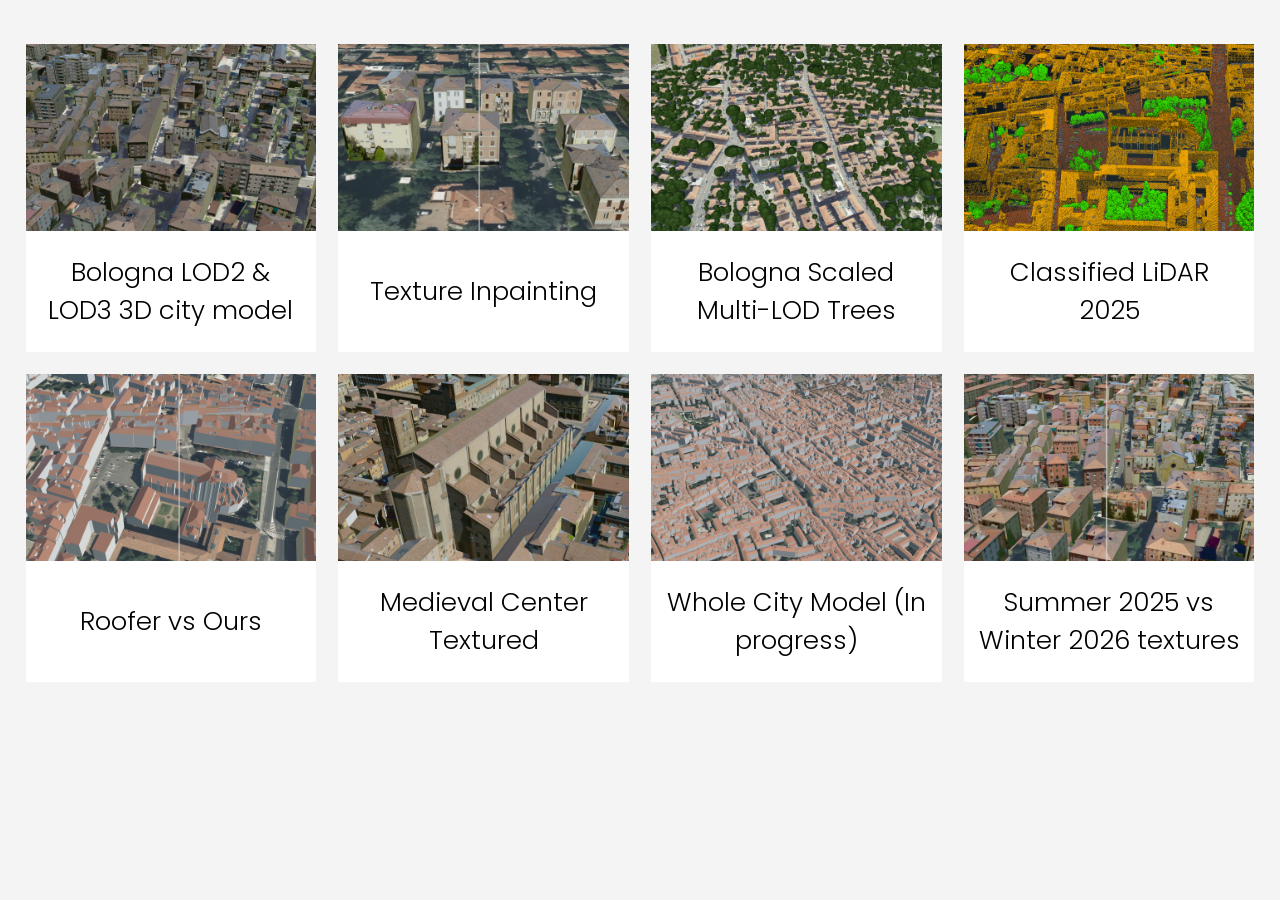
==== index.html @ 4bf4e217 "Update index.html" ====
<!DOCTYPE HTML>
<html>
	<head>
		<title>Bologna Digital Twin Playground</title>
		<meta charset="utf-8" />
		<meta name="viewport" content="width=device-width, initial-scale=1" />
		<link rel="stylesheet" href="assets/css/main.css" />
	</head>
	<body>

		<!-- One -->
			<section id="one" class="wrapper style2">
				<div class="inner">
					<div class="grid-style">

						<div>
						    <div class="box">
						        <div class="image fit">
						            <a href="https://ion.cesium.com/stories/viewer/?id=ef3c2bb4-340f-471c-b554-f76ea5bd186d" target="_blank" rel="noopener noreferrer">
						                <img src="images/1.png" alt="Bologna LOD2 & LOD3 3D city model" />
						            </a>
						        </div>

						        <div class="content">
						            <header class="align-center">
						                <h2>Bologna LOD2 & LOD3 3D city model</h2>
						            </header>
						        </div>
						    </div>
						</div>

						<div>
						    <div class="box">
						        <div class="image fit">
						            <a href="https://sandcastle.cesium.com/standalone.html#c=[base64]/XPHqzgdnEv5zW29XLVy0//VbE9qjTqnXYNOuOz7s1UuLrw3v6Mr9VOq6N/ru221g1npu86DrXk7uDpyjztKhV/V2+LXufOgsJwdmfPfPJ9r71ix3vt0sOstPhx23W7Xa99XKeHrZurw+JrfXvOxzduCNK/L++B5V76Q1WlSq4YH/ddYqpTJ4gisNM4pzlFADjvNUEOs2XstnstUF14RylIPcPjwNOIBGKQnl11LMqI/SBjInNNPTSh7uro1lKuEIfmF0dfy8gQEo75vn3v6Ar/ZOBzwhYykPOVpjJoZo+RjqwEWlL8aEcqVTWKiBlhHGiWi5SGglGTEcaah9j9Jhw6UMFernZConx0eHJxVDAWCHRCjplGo6Q2UR388b7MTKjCwVMqobVKKnTc/UsnD9nXXrqnnpxkzX4Eshpq5Yw23ISzoOfoP98UnpFexj8MQsHr6W/[base64]/U6c9n2HuvU24tudIL0z7JqX14+1QulawSvN+Nv3r38LK9nzHc9cg6La2MZc4KDyN9EWuaX4ubT6XbKUJ6t6z2f1RKdxFifK7vG70vXVPK/zHOtdOtf7zvuxef3aRpfhDLQP8cqdO76TfvO73b5k8o/xomIZTB/GbuWaO/RuSb69+W+JVhkpSa3YYJlNvPncVteW7g/qLJd0UkWd6yihqnISMaVXEYeRPUlqdUdom/SW+l9DBmd5YNZKgEizSeJhum222olN6lcy1CG0rhYzodEm8yliLifsETTEgb3viH5i/dn5szZENl7RCguc9tKJfWkMsC5T4+2lCtVqvb90HK0Q7EbMPUi6QycXBekKjoErc9koNWYGSI7JepxalsZSYJVyMhp3YyNMrd5QuV0ru9F8naIMdDkj862IfsV7JOMruQ+OatYsPJRichfZQFSXwaKRuO1hsvkwcYCa4LJjUbGJFj3F6ep/oNBfMz4vioC4TRMbfBQ65RZpLsCpLcXE/bdS39wDJ5uWcXdRJxbXtWzDruzKczoH7tO99f4DGiVG2QG0WM9ekSB7m4RTcu2Tvv/Kzo09lmM3PcLqVhO8idHzYg/rI4G0oonndQBa/wjem/cO71OzCMKDOFUhnK+rkmmX4g9GYoGVkYskH5/CpZtCzrrBiUz196aSHYkGzn9h8" target="_blank" rel="noopener noreferrer">
						                <img src="images/2.png" alt="Texture Inpainting" />
						            </a>
						        </div>

						        <div class="content">
						            <header class="align-center">
						                <h2>Texture Inpainting</h2>
						            </header>
						        </div>
						    </div>
						</div>

						<div>
						    <div class="box">
						        <div class="image fit">
						            <a href="https://ion.cesium.com/stories/viewer/?id=0644ce96-9d21-4eb6-ae70-fd1ad65566c1" target="_blank" rel="noopener noreferrer">
						                <img src="images/3.png" alt="Scaled Trees" />
						            </a>
						        </div>

						        <div class="content">
						            <header class="align-center">
						                <h2>Bologna Scaled Multi-LOD Trees</h2>
						            </header>
						        </div>
						    </div>
						</div>



						<!-- Replace each placeholder image, title, and href when ready. -->
						<div id="project-5">
						    <div class="box">
						        <div class="image fit">
						            <a href="https://sitmappe.comune.bologna.it/BolognaLiDAR/" target="_blank" aria-label="Classified LiDAR 2025">
						                <img src="images/5.png" alt="Classified LiDAR 2025" loading="lazy" />
						            </a>
						        </div>
						        <div class="content">
						            <header class="align-center"><h2>Classified LiDAR 2025</h2></header>
						        </div>
						    </div>
						</div>



						<div>
						    <div class="box">
						        <div class="image fit">
						            <a href="https://sandcastle.cesium.com/standalone.html#c=tVcLcxo3EP4rW9rMHCkIsE0TsPHUwcTBY4xjsPPodWxxt3CKhXSVdGBw/N87Ot3xiJMmk5k6Y3NIu5++/fahC5vGUhl4DlRDGzVLpjBWcgp+IUi/+YV9X/iiUoETRYXJbE4HQIMAtQYjYSETBUwKoFqj0b5wNqQrBQlxTBNujlLjobxDAS3wC7g4jUYnAeuz0+7Vsls7Z13dFZf1oN39o3sXv79unzYILk7/CU/uWJ91q/1jPj0fTnb77eri43GwdzZ8Wz0fXpkPn64ju9YfdnbOh6/vPux093rLLjtrn8Yf290/esu7Hfv84f1b1v/UqfU+XS16y7e7veF5g5zeNOqT6euT1xcv6PWFqIWC7wSTurp5cYO6//JkvKg34p3w4+ykmskQSKENzBjOUUELBM4zQch1uublsrWlMJQJVH6hBA++ADCoFGXiQskZC1E1gc4py/Uk7mO4bUNsJrpSHFldu6FnYQBqJftZLPnisbjvC0eG6AAFkgmXIyQhxiYaojZHE8qENhkstMCoBPN8XmLMaYBgIgS8Z9owMQFOR8g1zCPGEe4QY7toImQKgkQpFAa0WXAmJr4YJyIwNu/KIZ1ZX0/ycIj3pmTFsQ9FF75TTkg1pZwtEVrgmXS3dejCst9IhuRVfF//XpmUwC+AXygSo9jUKxIjz+QcVZtq9IppHDnwlJogQg0t+IsQEsogmaIw5J8E1WKAHAMj1RHnnl8YyXABz/1C8W93LhkzblB5HnK0PpbRmme+SpgQqGw88Pkz5IuWs820c2u1NvwyGYrF7BQtlckSCODREozWodsf+jWulibhKCYmgjKMvmPiwHJd2Bi8TJUc4hCqWTYgF+yv6t+bUbiatsT3rdkjINeYu1ilJUcyp0p4t22Z8BCENDBmIkyrKC2eJvz2kAX/eFt0ML54tKS26sQv7B7DkHHU0EMd2T7xC5dSjm3PWL9vWfcHPXiVMB4yMdHOrZ8o7Zx8YdRis+I4jm1UX2m23eMUD82XbVZv7NV3dmuO+1Z7xYpNmWEz1ISGoWexnZV9IjrmzBwzha4rWvlxg611ctZ5PcxylIEvpZwO5QpuTV6xSfRz7He/zz4Fd2bp44/yv+yevLEBPEJgawg8VEqqjTa3NcLlxLvt2A3gkobpFHF8bX2kHq46HrNpNFiIIC0ize3og1hqltKYMxO5DUtjtZ7P4sy8Bauen6DpuP58tbBDs+BMXH1sCZIiXuQHtSx/Z0vkeKzRnNnaqeRrMbXjL4POLN6x0EQbN0NERci/vBoGgUIUg5gG2JmhMG+ckedwXcY5GpjKGR4FNkHQgjHl2o3q1Zi1+57948bUQ97lv6wdV+2t0CRK5N23UVHIqTXsp/ShBTkeQRHmUpD7/bXHV0QC8J7q9PsX2MUfVW4lur1YkGQNe/vbQ61aJVV4vs3g8dnt08r+guO2R15kWW6IbRMRJ+YoVdVbyetl4m2lIbswH0vfSuZwEWPa0jfH/XfnLpn/40kX3fP2m5vB8Ohy+J9nWej/Rur1rwadm17/umOBfhrGEcphfjL2vNh/ROari///IBdU5/y4uF8oFQ7Swkzv6j+Ze11OFPcIqRicxpwa1JVREtyhIYHW+QT/NZtMWUPmc6sJdKQlTwzuuw1b702oV59l342Mm1CN77OvIxrcTZRMRFgOJJeqCb+Gu/Zftj+3fdSE+sohQjvMm1CrriCXZSZCvG9Co9FobM6EjGMzkrM10yBR2p6D87JCzZa46eFarZze9N8NLQ1lIzJFhR5LNW26R6vcB69crz4rPgm2CWoyot7eTgny3yp5mdvFNLRXShNernWSKkRVVjRkiW7C3mrjafAAYylM2YbWBE7VBDeX55l+I8nD/fWraZlyNhFNCFAYVLkk24K42fWwmdfqNyzdzZ4Pa3fiyvagklfcQchmwMLWV/5bAQGnWrf8wjjhfMCW6BfSEl275Pfe4UElZLP1Zu64mUrL1i8c5i9ZByMFlUP7XvYDvin9J872NW2Uv6blKKvPFcns7aA/Q8XpwpKNaodnbpEQclCJaodPvYyUfEQ3Y/sX" target="_blank" rel="noopener noreferrer">
						                <img src="images/4.png" alt="." />
						            </a>
						        </div>

						        <div class="content">
						            <header class="align-center">
						                <h2>Roofer vs Ours </h2>
						            </header>
						        </div>
						    </div>
						</div>



						<div id="project-6">
						    <div class="box">
						        <div class="image fit">
						            <a href="https://sandcastle.cesium.com/standalone.html#c=jVN/b9owEP0qp/[base64]/CkO4Gu31Umpxp9anFn3HcDVi0H5RuTZ+vXkAYXVVcpUFwoRiK8JyrVHamGdOZmdomAtOpdMjc62yUtiJOv47tlmqXKRdybPKxpwKg2UTqwv4nkiAyqblAg1a6AB9pnwfBFLdDvtxdVx2i5TsuihEqd9sNU+OwpZrC7vNEcNQIllrnnHLN2gITVN/J18Bqw47+FapLFZvAQ4SBNBdr0UBdomwSxkYWwgEPgduAV+4cWHc+8cXq6mBzn4QUqaVVOWyK5+D7+6wny3FOZeY+hWmBh8+/OOYcCX/A7L/I6bOas2Ba9WW4aexaop3+Xq75ZL5V8VyktdEvgKjli3BR62Vrv36kkogEWqxq58m8jWR3oHXLrueOdRnnq2VtpBr4RMSWMzWglo0wWPOVmgJM8bx2sGe0k75Bnja+UP8gQlqTCfx5rkQU77FxDtrBynfvKMJRVMuF5MNakGLxCtttJf1s8vqgBDSDpZ1x/mNa5USj1S/0f0B" target="_blank" aria-label="Medieval Center Textured">
						                <img src="images/6.png" alt="Medieval Center Textured" loading="lazy" />
						            </a>
						        </div>
						        <div class="content">
						            <header class="align-center"><h2>Medieval Center Textured</h2></header>
						        </div>
						    </div>
						</div>

						<div id="project-7">
						    <div class="box">
						        <div class="image fit">
						            <a href="#project-7" target="_blank" aria-label="Whole City Model (In progress)">
						                <img src="images/7.png" alt="Whole City Model (In progress)" loading="lazy" />
						            </a>
						        </div>
						        <div class="content">
						            <header class="align-center"><h2>Whole City Model (In progress)</h2></header>
						        </div>
						    </div>
						</div>

						<div id="project-8">
						    <div class="box">
						        <div class="image fit">
						            <a href="https://sandcastle.cesium.com/standalone.html#c=zVmNdxM3Ev9XBre0NrXXTiCUODi9YDtgasc0dmhpl5fIu7JXRCttJTnGgfzv9/S13nUS4O5d3zvzYHelmdHMT/MlQdKMCwWPAEnoYkmWKcwFTyGsROYrrByELGTNJrwUiClH83oCKIqwlKA4rPlSAOEMkJRYyZBZmmDAWRDjOVpSdWSIp/wSM+hAWMHr18nsZUTG5PXg7Hqwc0IGcsBO96Lu4OngMvvjbff1foDXr/+OX16SMRm0xj2ankwXj8fd1vrPXvRkOP2tdTI9U+8+vE302Hja3z2ZHl++2x08GV0PyLD7OvuzO3g6ur7c1e/v/viNjD/0d0Yfztaj698ej6Yn+8Hr8/29RXr88vjNz+jtG7YTM7obLfbE+c/nWI6fvZyv9/az3fjPq5ctA0PEmVRwRfAKC+gAwysHR/DWjFU9aF3OFCIMi7BSh08hA5AJivlKtmGOqMR1O8SXND5iJEUKbyZuah7wHpFoRjG86p2C4gxDirKMsAUgFnuBIbPqBDLCDAcJWSS9NUMpiU4RW2DoWLkHW3QLymc4wEzLH5JForTYe2jtSiOUOfr4PsKMS/VGcL3TE4UWWAYonRHM1DiK6FISzu6QYCwdX2GBKAWFP6qlwDATWieGpWyb+Z2gBR3ggiwIQ3eRGaqpWMNOsAtcwE6wB2SuPRNW2mstJRaeVfrNfHE6ePlqetKfTKCjl/EaTRK+yolhRVTClwpiInCkCNdKUAdbyOZLZgYhEhgpfMYoUZMExVhUa3b3BVZLwYoO011KxVNHZWgglzjiMaZtTzksjgZnJ8PBtG7pUx7j9l0CNWkwGvcGx+/OR0fT/[base64]/2VcZEiSq51ZFeVme0cWs30V+AkVZthKH9qLuoQViCs1AIlSFqtBYoP+QqLLpK4avOMF5wiFSVYQgf+CoIg5tFSQx38vcRiPcEUR4qLI0qrYWXG4zU8Ciu193bdYE6o0snPAVXFFGvejWb6lyvupwPCmN1++PwZ/KA2QmdPzMxwWAkrNeh0OncJckDV7Jx7BJILtdEF1WFWVgTdZZM2J6CYLVQCjQ3t7Cu0bmUHJJlD1cHoZR1CK/c2N/VX633Jyo7fZ+NpN4CpxJ5Fbw2nOFghwaoXXV0vgHEFc8Ji427Gy9rw/SeHxc1FzYpx3llyrLDyuAdTQrGEEZaJrk1hZbJM00JehOpua3evFla0nPu4x5MRvFgSGhO2kFbM74SpbTFPnZiQKbEuOjHFc203WiGi8vxlHo97ZgWsAt2EDDg70i3FIHYburf/c6v19JmL+TyKo0Lua9+VhfMkkZdht+rE1jadL3uDydGLYb/[base64]/y2e7BhjFPc7bX8Vmo4MaYIk04NupDB7y8ALPYQxF8LLn+FkzerBFSSRBRlGbO0au3wftpa8EaNHOv/gqqzqVbQcu97QStons7fl3GceBy2cX3n3ZaraAFj8pK3zy8OLgVEttmlb69b7oNDXRA60bnyGxFNd8T31uW9k6Jpd66m/p9HmC6N518znvj30+sRf/gSm8GJ91X55Pp0en0i2t58QbwLwkcjc8m/fPR+G0/ZP8biVbFb5D4ZTx81HwL9Gdv/vmFrFn9k15+nGzkP3g16PVh+qoP0/F4+OLotA7d4bj7Kxyd9GA6GPWHg5N+gb6UCxIS425+yhWcyqp17lKfKl3LZBpKG0VhJbCn44albyjO6QyZM3Lhp3MyRiJK6pDwFNdN6Mg6ULTGQtYhwTS7RyAyZ2nCWen83WxCl/[base64]/CFDDFOzyfhjhlyDbBOu5q2WPHgjwbH7WMtbVe/Jc4FSHXcrwmK+CsynKxoODVMJzXhtU/2KIhIuVc+1CTqCNWnAVwwLP3pQJHfdzBtjT6fEXXaNqvY/S9xIie5tbLORK1WUdEu3ZhOO/TlCJkjgGHJHBD7fwGcwdTAF7qoCK8gE1nuohXujctn22Jsfwwqk5bILP/zgaR7cS+TjQ1ZL9rjD18bVywrdK+4g71iLoJsanLvhV/gLEG/xff5cYrxb81tboeEsUECn5APbqBbmttB80OlsGVKA594FvgxPswm/YpwZd/ChZtMBrBLMCrEIwmQAGZRw1fE8iE0ku1xpnKqho7DhtHDhnYNacvmtvtoJrG1Z5lbajhd7unH8uifXRJsoAcsVEK2gk5yr4ifLp/WLzfVAsG1QjJk3qXjHBODyWRt0MoMHxFy6oxzsEuC3Jeuq0nBuVZabYH2GasNOq/XwbrEAimdtaN27qH25KFhdAjDBKA5QlmEWdxNCHf61u4LIu1NEkZRDIpU58N3e9gJKm50oRc2XBBTB8Gcr56emNmg/jcmVOZ2hGb/CRc91rlmOkbL/exR+2cq1P7ZlxDMMh/CX0e9RJ6xIJJNCoX//Y23D/R+jYFnvqaj6ZuiOg+/WFVFY2dwRJeVC6RFo637EishvimrV2kGlXnluttZclf3LOgssBa0GQVPhNKNIYdmcLaNLrIJISq/yd+4k7PTx5+Q2oJnkdKnwgc9xc9WGvdZD923dMvvoPnVTthB8yeJGxCkXbfgufqz/uPmVPpm1YS9nKLq+G7puEBbjj23Y39/fL55AnY7thF9tNI2WQup18KphE1eRw57RGuZ+7aumGVMKlgnEpL4qb9tXjdy7amOv9bB2y9g2iMUMVZ/s1sH/bQXP8qBAsb7CaMOzDU5cxFg0BIrJUrbhST5x23iAOWeqoU1rA0VigYvDK4ffjNP4YHOD3ECULFgbIqwv9DwkZUDsofdTcV9b91Dayyt/NWBXzGmfN73HPY/JFZC4c8d/oIEJpE5Y0YE/Idc4rBgX3bD4e5bD582YXG0mPWNxK7W2YeXQX2U+nwloHurb0G/gNerfYtaXoTN/Geql5M9cSXcbpf+ni6K1VjbZORzawSAInjeTncPbXPkRKZ/7Nw" target="_blank" aria-label="Project 8 placeholder link">
						                <img src="images/8.png" alt="Summer 2025 vs Winter 2026 textures" loading="lazy" />
						            </a>
						        </div>
						        <div class="content">
						            <header class="align-center"><h2>Summer 2025 vs Winter 2026 textures</h2></header>
						        </div>
						    </div>
						</div>
				</div>
			</div>
			</section>

		<!-- Scripts -->
			<script src="assets/js/jquery.min.js"></script>
			<script src="assets/js/jquery.scrollex.min.js"></script>
			<script src="assets/js/skel.min.js"></script>
			<script src="assets/js/util.js"></script>
			<script src="assets/js/main.js"></script>

	</body>
</html>
---- assets/css/main.css ----
@charset "UTF-8";
@import url(font-awesome.min.css);
@import url("https://fonts.googleapis.com/css?family=Poppins:300,400,500,600,700");

/*
	Hielo by TEMPLATED
	templated.co @templatedco
	Released for free under the Creative Commons Attribution 3.0 license (templated.co/license)
*/

/* Reset */

	html, body, div, span, applet, object, iframe, h1, h2, h3, h4, h5, h6, p, blockquote, pre, a, abbr, acronym, address, big, cite, code, del, dfn, em, img, ins, kbd, q, s, samp, small, strike, strong, sub, sup, tt, var, b, u, i, center, dl, dt, dd, ol, ul, li, fieldset, form, label, legend, table, caption, tbody, tfoot, thead, tr, th, td, article, aside, canvas, details, embed, figure, figcaption, footer, header, hgroup, menu, nav, output, ruby, section, summary, time, mark, audio, video {
		margin: 0;
		padding: 0;
		border: 0;
		font-size: 100%;
		font: inherit;
		vertical-align: baseline;
	}

	article, aside, details, figcaption, figure, footer, header, hgroup, menu, nav, section {
		display: block;
	}

	body {
		line-height: 1;
	}

	ol, ul {
		list-style: none;
	}

	blockquote, q {
		quotes: none;
	}

	blockquote:before, blockquote:after, q:before, q:after {
		content: '';
		content: none;
	}

	table {
		border-collapse: collapse;
		border-spacing: 0;
	}

	body {
		-webkit-text-size-adjust: none;
	}

/* Box Model */

	*, *:before, *:after {
		-moz-box-sizing: border-box;
		-webkit-box-sizing: border-box;
		box-sizing: border-box;
	}

/* Containers */

	.container {
		margin-left: auto;
		margin-right: auto;
	}

	.container.\31 25\25 {
		width: 100%;
		max-width: 100rem;
		min-width: 80rem;
	}

	.container.\37 5\25 {
		width: 60rem;
	}

	.container.\35 0\25 {
		width: 40rem;
	}

	.container.\32 5\25 {
		width: 20rem;
	}

	.container {
		width: 80rem;
	}

	@media screen and (max-width: 1680px) {

		.container.\31 25\25 {
			width: 100%;
			max-width: 100rem;
			min-width: 80rem;
		}

		.container.\37 5\25 {
			width: 60rem;
		}

		.container.\35 0\25 {
			width: 40rem;
		}

		.container.\32 5\25 {
			width: 20rem;
		}

		.container {
			width: 80rem;
		}

	}

	@media screen and (max-width: 1280px) {

		.container.\31 25\25 {
			width: 100%;
			max-width: 81.25rem;
			min-width: 65rem;
		}

		.container.\37 5\25 {
			width: 48.75rem;
		}

		.container.\35 0\25 {
			width: 32.5rem;
		}

		.container.\32 5\25 {
			width: 16.25rem;
		}

		.container {
			width: 65rem;
		}

	}

	@media screen and (max-width: 980px) {

		.container.\31 25\25 {
			width: 100%;
			max-width: 112.5%;
			min-width: 90%;
		}

		.container.\37 5\25 {
			width: 67.5%;
		}

		.container.\35 0\25 {
			width: 45%;
		}

		.container.\32 5\25 {
			width: 22.5%;
		}

		.container {
			width: 90%;
		}

	}

	@media screen and (max-width: 736px) {

		.container.\31 25\25 {
			width: 100%;
			max-width: 112.5%;
			min-width: 90%;
		}

		.container.\37 5\25 {
			width: 67.5%;
		}

		.container.\35 0\25 {
			width: 45%;
		}

		.container.\32 5\25 {
			width: 22.5%;
		}

		.container {
			width: 90% !important;
		}

	}

	@media screen and (max-width: 480px) {

		.container.\31 25\25 {
			width: 100%;
			max-width: 112.5%;
			min-width: 90%;
		}

		.container.\37 5\25 {
			width: 67.5%;
		}

		.container.\35 0\25 {
			width: 45%;
		}

		.container.\32 5\25 {
			width: 22.5%;
		}

		.container {
			width: 90% !important;
		}

	}

/* Grid */

	.row {
		border-bottom: solid 1px transparent;
		-moz-box-sizing: border-box;
		-webkit-box-sizing: border-box;
		box-sizing: border-box;
	}

	.row > * {
		float: left;
		-moz-box-sizing: border-box;
		-webkit-box-sizing: border-box;
		box-sizing: border-box;
	}

	.row:after, .row:before {
		content: '';
		display: block;
		clear: both;
		height: 0;
	}

	.row.uniform > * > :first-child {
		margin-top: 0;
	}

	.row.uniform > * > :last-child {
		margin-bottom: 0;
	}

	.row.\30 \25 > * {
		padding: 0 0 0 0rem;
	}

	.row.\30 \25 {
		margin: 0 0 -1px 0rem;
	}

	.row.uniform.\30 \25 > * {
		padding: 0rem 0 0 0rem;
	}

	.row.uniform.\30 \25 {
		margin: 0rem 0 -1px 0rem;
	}

	.row > * {
		padding: 0 0 0 2rem;
	}

	.row {
		margin: 0 0 -1px -2rem;
	}

	.row.uniform > * {
		padding: 2rem 0 0 2rem;
	}

	.row.uniform {
		margin: -2rem 0 -1px -2rem;
	}

	.row.\32 00\25 > * {
		padding: 0 0 0 4rem;
	}

	.row.\32 00\25 {
		margin: 0 0 -1px -4rem;
	}

	.row.uniform.\32 00\25 > * {
		padding: 4rem 0 0 4rem;
	}

	.row.uniform.\32 00\25 {
		margin: -4rem 0 -1px -4rem;
	}

	.row.\31 50\25 > * {
		padding: 0 0 0 3rem;
	}

	.row.\31 50\25 {
		margin: 0 0 -1px -3rem;
	}

	.row.uniform.\31 50\25 > * {
		padding: 3rem 0 0 3rem;
	}

	.row.uniform.\31 50\25 {
		margin: -3rem 0 -1px -3rem;
	}

	.row.\35 0\25 > * {
		padding: 0 0 0 1rem;
	}

	.row.\35 0\25 {
		margin: 0 0 -1px -1rem;
	}

	.row.uniform.\35 0\25 > * {
		padding: 1rem 0 0 1rem;
	}

	.row.uniform.\35 0\25 {
		margin: -1rem 0 -1px -1rem;
	}

	.row.\32 5\25 > * {
		padding: 0 0 0 0.5rem;
	}

	.row.\32 5\25 {
		margin: 0 0 -1px -0.5rem;
	}

	.row.uniform.\32 5\25 > * {
		padding: 0.5rem 0 0 0.5rem;
	}

	.row.uniform.\32 5\25 {
		margin: -0.5rem 0 -1px -0.5rem;
	}

	.\31 2u, .\31 2u\24 {
		width: 100%;
		clear: none;
		margin-left: 0;
	}

	.\31 1u, .\31 1u\24 {
		width: 91.6666666667%;
		clear: none;
		margin-left: 0;
	}

	.\31 0u, .\31 0u\24 {
		width: 83.3333333333%;
		clear: none;
		margin-left: 0;
	}

	.\39 u, .\39 u\24 {
		width: 75%;
		clear: none;
		margin-left: 0;
	}

	.\38 u, .\38 u\24 {
		width: 66.6666666667%;
		clear: none;
		margin-left: 0;
	}

	.\37 u, .\37 u\24 {
		width: 58.3333333333%;
		clear: none;
		margin-left: 0;
	}

	.\36 u, .\36 u\24 {
		width: 50%;
		clear: none;
		margin-left: 0;
	}

	.\35 u, .\35 u\24 {
		width: 41.6666666667%;
		clear: none;
		margin-left: 0;
	}

	.\34 u, .\34 u\24 {
		width: 33.3333333333%;
		clear: none;
		margin-left: 0;
	}

	.\33 u, .\33 u\24 {
		width: 25%;
		clear: none;
		margin-left: 0;
	}

	.\32 u, .\32 u\24 {
		width: 16.6666666667%;
		clear: none;
		margin-left: 0;
	}

	.\31 u, .\31 u\24 {
		width: 8.3333333333%;
		clear: none;
		margin-left: 0;
	}

	.\31 2u\24 + *,
	.\31 1u\24 + *,
	.\31 0u\24 + *,
	.\39 u\24 + *,
	.\38 u\24 + *,
	.\37 u\24 + *,
	.\36 u\24 + *,
	.\35 u\24 + *,
	.\34 u\24 + *,
	.\33 u\24 + *,
	.\32 u\24 + *,
	.\31 u\24 + * {
		clear: left;
	}

	.\-11u {
		margin-left: 91.66667%;
	}

	.\-10u {
		margin-left: 83.33333%;
	}

	.\-9u {
		margin-left: 75%;
	}

	.\-8u {
		margin-left: 66.66667%;
	}

	.\-7u {
		margin-left: 58.33333%;
	}

	.\-6u {
		margin-left: 50%;
	}

	.\-5u {
		margin-left: 41.66667%;
	}

	.\-4u {
		margin-left: 33.33333%;
	}

	.\-3u {
		margin-left: 25%;
	}

	.\-2u {
		margin-left: 16.66667%;
	}

	.\-1u {
		margin-left: 8.33333%;
	}

	@media screen and (max-width: 1680px) {

		.row > * {
			padding: 0 0 0 2rem;
		}

		.row {
			margin: 0 0 -1px -2rem;
		}

		.row.uniform > * {
			padding: 2rem 0 0 2rem;
		}

		.row.uniform {
			margin: -2rem 0 -1px -2rem;
		}

		.row.\32 00\25 > * {
			padding: 0 0 0 4rem;
		}

		.row.\32 00\25 {
			margin: 0 0 -1px -4rem;
		}

		.row.uniform.\32 00\25 > * {
			padding: 4rem 0 0 4rem;
		}

		.row.uniform.\32 00\25 {
			margin: -4rem 0 -1px -4rem;
		}

		.row.\31 50\25 > * {
			padding: 0 0 0 3rem;
		}

		.row.\31 50\25 {
			margin: 0 0 -1px -3rem;
		}

		.row.uniform.\31 50\25 > * {
			padding: 3rem 0 0 3rem;
		}

		.row.uniform.\31 50\25 {
			margin: -3rem 0 -1px -3rem;
		}

		.row.\35 0\25 > * {
			padding: 0 0 0 1rem;
		}

		.row.\35 0\25 {
			margin: 0 0 -1px -1rem;
		}

		.row.uniform.\35 0\25 > * {
			padding: 1rem 0 0 1rem;
		}

		.row.uniform.\35 0\25 {
			margin: -1rem 0 -1px -1rem;
		}

		.row.\32 5\25 > * {
			padding: 0 0 0 0.5rem;
		}

		.row.\32 5\25 {
			margin: 0 0 -1px -0.5rem;
		}

		.row.uniform.\32 5\25 > * {
			padding: 0.5rem 0 0 0.5rem;
		}

		.row.uniform.\32 5\25 {
			margin: -0.5rem 0 -1px -0.5rem;
		}

		.\31 2u\28xlarge\29, .\31 2u\24\28xlarge\29 {
			width: 100%;
			clear: none;
			margin-left: 0;
		}

		.\31 1u\28xlarge\29, .\31 1u\24\28xlarge\29 {
			width: 91.6666666667%;
			clear: none;
			margin-left: 0;
		}

		.\31 0u\28xlarge\29, .\31 0u\24\28xlarge\29 {
			width: 83.3333333333%;
			clear: none;
			margin-left: 0;
		}

		.\39 u\28xlarge\29, .\39 u\24\28xlarge\29 {
			width: 75%;
			clear: none;
			margin-left: 0;
		}

		.\38 u\28xlarge\29, .\38 u\24\28xlarge\29 {
			width: 66.6666666667%;
			clear: none;
			margin-left: 0;
		}

		.\37 u\28xlarge\29, .\37 u\24\28xlarge\29 {
			width: 58.3333333333%;
			clear: none;
			margin-left: 0;
		}

		.\36 u\28xlarge\29, .\36 u\24\28xlarge\29 {
			width: 50%;
			clear: none;
			margin-left: 0;
		}

		.\35 u\28xlarge\29, .\35 u\24\28xlarge\29 {
			width: 41.6666666667%;
			clear: none;
			margin-left: 0;
		}

		.\34 u\28xlarge\29, .\34 u\24\28xlarge\29 {
			width: 33.3333333333%;
			clear: none;
			margin-left: 0;
		}

		.\33 u\28xlarge\29, .\33 u\24\28xlarge\29 {
			width: 25%;
			clear: none;
			margin-left: 0;
		}

		.\32 u\28xlarge\29, .\32 u\24\28xlarge\29 {
			width: 16.6666666667%;
			clear: none;
			margin-left: 0;
		}

		.\31 u\28xlarge\29, .\31 u\24\28xlarge\29 {
			width: 8.3333333333%;
			clear: none;
			margin-left: 0;
		}

		.\31 2u\24\28xlarge\29 + *,
		.\31 1u\24\28xlarge\29 + *,
		.\31 0u\24\28xlarge\29 + *,
		.\39 u\24\28xlarge\29 + *,
		.\38 u\24\28xlarge\29 + *,
		.\37 u\24\28xlarge\29 + *,
		.\36 u\24\28xlarge\29 + *,
		.\35 u\24\28xlarge\29 + *,
		.\34 u\24\28xlarge\29 + *,
		.\33 u\24\28xlarge\29 + *,
		.\32 u\24\28xlarge\29 + *,
		.\31 u\24\28xlarge\29 + * {
			clear: left;
		}

		.\-11u\28xlarge\29 {
			margin-left: 91.66667%;
		}

		.\-10u\28xlarge\29 {
			margin-left: 83.33333%;
		}

		.\-9u\28xlarge\29 {
			margin-left: 75%;
		}

		.\-8u\28xlarge\29 {
			margin-left: 66.66667%;
		}

		.\-7u\28xlarge\29 {
			margin-left: 58.33333%;
		}

		.\-6u\28xlarge\29 {
			margin-left: 50%;
		}

		.\-5u\28xlarge\29 {
			margin-left: 41.66667%;
		}

		.\-4u\28xlarge\29 {
			margin-left: 33.33333%;
		}

		.\-3u\28xlarge\29 {
			margin-left: 25%;
		}

		.\-2u\28xlarge\29 {
			margin-left: 16.66667%;
		}

		.\-1u\28xlarge\29 {
			margin-left: 8.33333%;
		}

	}

	@media screen and (max-width: 1280px) {

		.row > * {
			padding: 0 0 0 1.5rem;
		}

		.row {
			margin: 0 0 -1px -1.5rem;
		}

		.row.uniform > * {
			padding: 1.5rem 0 0 1.5rem;
		}

		.row.uniform {
			margin: -1.5rem 0 -1px -1.5rem;
		}

		.row.\32 00\25 > * {
			padding: 0 0 0 3rem;
		}

		.row.\32 00\25 {
			margin: 0 0 -1px -3rem;
		}

		.row.uniform.\32 00\25 > * {
			padding: 3rem 0 0 3rem;
		}

		.row.uniform.\32 00\25 {
			margin: -3rem 0 -1px -3rem;
		}

		.row.\31 50\25 > * {
			padding: 0 0 0 2.25rem;
		}

		.row.\31 50\25 {
			margin: 0 0 -1px -2.25rem;
		}

		.row.uniform.\31 50\25 > * {
			padding: 2.25rem 0 0 2.25rem;
		}

		.row.uniform.\31 50\25 {
			margin: -2.25rem 0 -1px -2.25rem;
		}

		.row.\35 0\25 > * {
			padding: 0 0 0 0.75rem;
		}

		.row.\35 0\25 {
			margin: 0 0 -1px -0.75rem;
		}

		.row.uniform.\35 0\25 > * {
			padding: 0.75rem 0 0 0.75rem;
		}

		.row.uniform.\35 0\25 {
			margin: -0.75rem 0 -1px -0.75rem;
		}

		.row.\32 5\25 > * {
			padding: 0 0 0 0.375rem;
		}

		.row.\32 5\25 {
			margin: 0 0 -1px -0.375rem;
		}

		.row.uniform.\32 5\25 > * {
			padding: 0.375rem 0 0 0.375rem;
		}

		.row.uniform.\32 5\25 {
			margin: -0.375rem 0 -1px -0.375rem;
		}

		.\31 2u\28large\29, .\31 2u\24\28large\29 {
			width: 100%;
			clear: none;
			margin-left: 0;
		}

		.\31 1u\28large\29, .\31 1u\24\28large\29 {
			width: 91.6666666667%;
			clear: none;
			margin-left: 0;
		}

		.\31 0u\28large\29, .\31 0u\24\28large\29 {
			width: 83.3333333333%;
			clear: none;
			margin-left: 0;
		}

		.\39 u\28large\29, .\39 u\24\28large\29 {
			width: 75%;
			clear: none;
			margin-left: 0;
		}

		.\38 u\28large\29, .\38 u\24\28large\29 {
			width: 66.6666666667%;
			clear: none;
			margin-left: 0;
		}

		.\37 u\28large\29, .\37 u\24\28large\29 {
			width: 58.3333333333%;
			clear: none;
			margin-left: 0;
		}

		.\36 u\28large\29, .\36 u\24\28large\29 {
			width: 50%;
			clear: none;
			margin-left: 0;
		}

		.\35 u\28large\29, .\35 u\24\28large\29 {
			width: 41.6666666667%;
			clear: none;
			margin-left: 0;
		}

		.\34 u\28large\29, .\34 u\24\28large\29 {
			width: 33.3333333333%;
			clear: none;
			margin-left: 0;
		}

		.\33 u\28large\29, .\33 u\24\28large\29 {
			width: 25%;
			clear: none;
			margin-left: 0;
		}

		.\32 u\28large\29, .\32 u\24\28large\29 {
			width: 16.6666666667%;
			clear: none;
			margin-left: 0;
		}

		.\31 u\28large\29, .\31 u\24\28large\29 {
			width: 8.3333333333%;
			clear: none;
			margin-left: 0;
		}

		.\31 2u\24\28large\29 + *,
		.\31 1u\24\28large\29 + *,
		.\31 0u\24\28large\29 + *,
		.\39 u\24\28large\29 + *,
		.\38 u\24\28large\29 + *,
		.\37 u\24\28large\29 + *,
		.\36 u\24\28large\29 + *,
		.\35 u\24\28large\29 + *,
		.\34 u\24\28large\29 + *,
		.\33 u\24\28large\29 + *,
		.\32 u\24\28large\29 + *,
		.\31 u\24\28large\29 + * {
			clear: left;
		}

		.\-11u\28large\29 {
			margin-left: 91.66667%;
		}

		.\-10u\28large\29 {
			margin-left: 83.33333%;
		}

		.\-9u\28large\29 {
			margin-left: 75%;
		}

		.\-8u\28large\29 {
			margin-left: 66.66667%;
		}

		.\-7u\28large\29 {
			margin-left: 58.33333%;
		}

		.\-6u\28large\29 {
			margin-left: 50%;
		}

		.\-5u\28large\29 {
			margin-left: 41.66667%;
		}

		.\-4u\28large\29 {
			margin-left: 33.33333%;
		}

		.\-3u\28large\29 {
			margin-left: 25%;
		}

		.\-2u\28large\29 {
			margin-left: 16.66667%;
		}

		.\-1u\28large\29 {
			margin-left: 8.33333%;
		}

	}

	@media screen and (max-width: 980px) {

		.row > * {
			padding: 0 0 0 1.5rem;
		}

		.row {
			margin: 0 0 -1px -1.5rem;
		}

		.row.uniform > * {
			padding: 1.5rem 0 0 1.5rem;
		}

		.row.uniform {
			margin: -1.5rem 0 -1px -1.5rem;
		}

		.row.\32 00\25 > * {
			padding: 0 0 0 3rem;
		}

		.row.\32 00\25 {
			margin: 0 0 -1px -3rem;
		}

		.row.uniform.\32 00\25 > * {
			padding: 3rem 0 0 3rem;
		}

		.row.uniform.\32 00\25 {
			margin: -3rem 0 -1px -3rem;
		}

		.row.\31 50\25 > * {
			padding: 0 0 0 2.25rem;
		}

		.row.\31 50\25 {
			margin: 0 0 -1px -2.25rem;
		}

		.row.uniform.\31 50\25 > * {
			padding: 2.25rem 0 0 2.25rem;
		}

		.row.uniform.\31 50\25 {
			margin: -2.25rem 0 -1px -2.25rem;
		}

		.row.\35 0\25 > * {
			padding: 0 0 0 0.75rem;
		}

		.row.\35 0\25 {
			margin: 0 0 -1px -0.75rem;
		}

		.row.uniform.\35 0\25 > * {
			padding: 0.75rem 0 0 0.75rem;
		}

		.row.uniform.\35 0\25 {
			margin: -0.75rem 0 -1px -0.75rem;
		}

		.row.\32 5\25 > * {
			padding: 0 0 0 0.375rem;
		}

		.row.\32 5\25 {
			margin: 0 0 -1px -0.375rem;
		}

		.row.uniform.\32 5\25 > * {
			padding: 0.375rem 0 0 0.375rem;
		}

		.row.uniform.\32 5\25 {
			margin: -0.375rem 0 -1px -0.375rem;
		}

		.\31 2u\28medium\29, .\31 2u\24\28medium\29 {
			width: 100%;
			clear: none;
			margin-left: 0;
		}

		.\31 1u\28medium\29, .\31 1u\24\28medium\29 {
			width: 91.6666666667%;
			clear: none;
			margin-left: 0;
		}

		.\31 0u\28medium\29, .\31 0u\24\28medium\29 {
			width: 83.3333333333%;
			clear: none;
			margin-left: 0;
		}

		.\39 u\28medium\29, .\39 u\24\28medium\29 {
			width: 75%;
			clear: none;
			margin-left: 0;
		}

		.\38 u\28medium\29, .\38 u\24\28medium\29 {
			width: 66.6666666667%;
			clear: none;
			margin-left: 0;
		}

		.\37 u\28medium\29, .\37 u\24\28medium\29 {
			width: 58.3333333333%;
			clear: none;
			margin-left: 0;
		}

		.\36 u\28medium\29, .\36 u\24\28medium\29 {
			width: 50%;
			clear: none;
			margin-left: 0;
		}

		.\35 u\28medium\29, .\35 u\24\28medium\29 {
			width: 41.6666666667%;
			clear: none;
			margin-left: 0;
		}

		.\34 u\28medium\29, .\34 u\24\28medium\29 {
			width: 33.3333333333%;
			clear: none;
			margin-left: 0;
		}

		.\33 u\28medium\29, .\33 u\24\28medium\29 {
			width: 25%;
			clear: none;
			margin-left: 0;
		}

		.\32 u\28medium\29, .\32 u\24\28medium\29 {
			width: 16.6666666667%;
			clear: none;
			margin-left: 0;
		}

		.\31 u\28medium\29, .\31 u\24\28medium\29 {
			width: 8.3333333333%;
			clear: none;
			margin-left: 0;
		}

		.\31 2u\24\28medium\29 + *,
		.\31 1u\24\28medium\29 + *,
		.\31 0u\24\28medium\29 + *,
		.\39 u\24\28medium\29 + *,
		.\38 u\24\28medium\29 + *,
		.\37 u\24\28medium\29 + *,
		.\36 u\24\28medium\29 + *,
		.\35 u\24\28medium\29 + *,
		.\34 u\24\28medium\29 + *,
		.\33 u\24\28medium\29 + *,
		.\32 u\24\28medium\29 + *,
		.\31 u\24\28medium\29 + * {
			clear: left;
		}

		.\-11u\28medium\29 {
			margin-left: 91.66667%;
		}

		.\-10u\28medium\29 {
			margin-left: 83.33333%;
		}

		.\-9u\28medium\29 {
			margin-left: 75%;
		}

		.\-8u\28medium\29 {
			margin-left: 66.66667%;
		}

		.\-7u\28medium\29 {
			margin-left: 58.33333%;
		}

		.\-6u\28medium\29 {
			margin-left: 50%;
		}

		.\-5u\28medium\29 {
			margin-left: 41.66667%;
		}

		.\-4u\28medium\29 {
			margin-left: 33.33333%;
		}

		.\-3u\28medium\29 {
			margin-left: 25%;
		}

		.\-2u\28medium\29 {
			margin-left: 16.66667%;
		}

		.\-1u\28medium\29 {
			margin-left: 8.33333%;
		}

	}

	@media screen and (max-width: 736px) {

		.row > * {
			padding: 0 0 0 1.25rem;
		}

		.row {
			margin: 0 0 -1px -1.25rem;
		}

		.row.uniform > * {
			padding: 1.25rem 0 0 1.25rem;
		}

		.row.uniform {
			margin: -1.25rem 0 -1px -1.25rem;
		}

		.row.\32 00\25 > * {
			padding: 0 0 0 2.5rem;
		}

		.row.\32 00\25 {
			margin: 0 0 -1px -2.5rem;
		}

		.row.uniform.\32 00\25 > * {
			padding: 2.5rem 0 0 2.5rem;
		}

		.row.uniform.\32 00\25 {
			margin: -2.5rem 0 -1px -2.5rem;
		}

		.row.\31 50\25 > * {
			padding: 0 0 0 1.875rem;
		}

		.row.\31 50\25 {
			margin: 0 0 -1px -1.875rem;
		}

		.row.uniform.\31 50\25 > * {
			padding: 1.875rem 0 0 1.875rem;
		}

		.row.uniform.\31 50\25 {
			margin: -1.875rem 0 -1px -1.875rem;
		}

		.row.\35 0\25 > * {
			padding: 0 0 0 0.625rem;
		}

		.row.\35 0\25 {
			margin: 0 0 -1px -0.625rem;
		}

		.row.uniform.\35 0\25 > * {
			padding: 0.625rem 0 0 0.625rem;
		}

		.row.uniform.\35 0\25 {
			margin: -0.625rem 0 -1px -0.625rem;
		}

		.row.\32 5\25 > * {
			padding: 0 0 0 0.3125rem;
		}

		.row.\32 5\25 {
			margin: 0 0 -1px -0.3125rem;
		}

		.row.uniform.\32 5\25 > * {
			padding: 0.3125rem 0 0 0.3125rem;
		}

		.row.uniform.\32 5\25 {
			margin: -0.3125rem 0 -1px -0.3125rem;
		}

		.\31 2u\28small\29, .\31 2u\24\28small\29 {
			width: 100%;
			clear: none;
			margin-left: 0;
		}

		.\31 1u\28small\29, .\31 1u\24\28small\29 {
			width: 91.6666666667%;
			clear: none;
			margin-left: 0;
		}

		.\31 0u\28small\29, .\31 0u\24\28small\29 {
			width: 83.3333333333%;
			clear: none;
			margin-left: 0;
		}

		.\39 u\28small\29, .\39 u\24\28small\29 {
			width: 75%;
			clear: none;
			margin-left: 0;
		}

		.\38 u\28small\29, .\38 u\24\28small\29 {
			width: 66.6666666667%;
			clear: none;
			margin-left: 0;
		}

		.\37 u\28small\29, .\37 u\24\28small\29 {
			width: 58.3333333333%;
			clear: none;
			margin-left: 0;
		}

		.\36 u\28small\29, .\36 u\24\28small\29 {
			width: 50%;
			clear: none;
			margin-left: 0;
		}

		.\35 u\28small\29, .\35 u\24\28small\29 {
			width: 41.6666666667%;
			clear: none;
			margin-left: 0;
		}

		.\34 u\28small\29, .\34 u\24\28small\29 {
			width: 33.3333333333%;
			clear: none;
			margin-left: 0;
		}

		.\33 u\28small\29, .\33 u\24\28small\29 {
			width: 25%;
			clear: none;
			margin-left: 0;
		}

		.\32 u\28small\29, .\32 u\24\28small\29 {
			width: 16.6666666667%;
			clear: none;
			margin-left: 0;
		}

		.\31 u\28small\29, .\31 u\24\28small\29 {
			width: 8.3333333333%;
			clear: none;
			margin-left: 0;
		}

		.\31 2u\24\28small\29 + *,
		.\31 1u\24\28small\29 + *,
		.\31 0u\24\28small\29 + *,
		.\39 u\24\28small\29 + *,
		.\38 u\24\28small\29 + *,
		.\37 u\24\28small\29 + *,
		.\36 u\24\28small\29 + *,
		.\35 u\24\28small\29 + *,
		.\34 u\24\28small\29 + *,
		.\33 u\24\28small\29 + *,
		.\32 u\24\28small\29 + *,
		.\31 u\24\28small\29 + * {
			clear: left;
		}

		.\-11u\28small\29 {
			margin-left: 91.66667%;
		}

		.\-10u\28small\29 {
			margin-left: 83.33333%;
		}

		.\-9u\28small\29 {
			margin-left: 75%;
		}

		.\-8u\28small\29 {
			margin-left: 66.66667%;
		}

		.\-7u\28small\29 {
			margin-left: 58.33333%;
		}

		.\-6u\28small\29 {
			margin-left: 50%;
		}

		.\-5u\28small\29 {
			margin-left: 41.66667%;
		}

		.\-4u\28small\29 {
			margin-left: 33.33333%;
		}

		.\-3u\28small\29 {
			margin-left: 25%;
		}

		.\-2u\28small\29 {
			margin-left: 16.66667%;
		}

		.\-1u\28small\29 {
			margin-left: 8.33333%;
		}

	}

	@media screen and (max-width: 480px) {

		.row > * {
			padding: 0 0 0 1.25rem;
		}

		.row {
			margin: 0 0 -1px -1.25rem;
		}

		.row.uniform > * {
			padding: 1.25rem 0 0 1.25rem;
		}

		.row.uniform {
			margin: -1.25rem 0 -1px -1.25rem;
		}

		.row.\32 00\25 > * {
			padding: 0 0 0 2.5rem;
		}

		.row.\32 00\25 {
			margin: 0 0 -1px -2.5rem;
		}

		.row.uniform.\32 00\25 > * {
			padding: 2.5rem 0 0 2.5rem;
		}

		.row.uniform.\32 00\25 {
			margin: -2.5rem 0 -1px -2.5rem;
		}

		.row.\31 50\25 > * {
			padding: 0 0 0 1.875rem;
		}

		.row.\31 50\25 {
			margin: 0 0 -1px -1.875rem;
		}

		.row.uniform.\31 50\25 > * {
			padding: 1.875rem 0 0 1.875rem;
		}

		.row.uniform.\31 50\25 {
			margin: -1.875rem 0 -1px -1.875rem;
		}

		.row.\35 0\25 > * {
			padding: 0 0 0 0.625rem;
		}

		.row.\35 0\25 {
			margin: 0 0 -1px -0.625rem;
		}

		.row.uniform.\35 0\25 > * {
			padding: 0.625rem 0 0 0.625rem;
		}

		.row.uniform.\35 0\25 {
			margin: -0.625rem 0 -1px -0.625rem;
		}

		.row.\32 5\25 > * {
			padding: 0 0 0 0.3125rem;
		}

		.row.\32 5\25 {
			margin: 0 0 -1px -0.3125rem;
		}

		.row.uniform.\32 5\25 > * {
			padding: 0.3125rem 0 0 0.3125rem;
		}

		.row.uniform.\32 5\25 {
			margin: -0.3125rem 0 -1px -0.3125rem;
		}

		.\31 2u\28xsmall\29, .\31 2u\24\28xsmall\29 {
			width: 100%;
			clear: none;
			margin-left: 0;
		}

		.\31 1u\28xsmall\29, .\31 1u\24\28xsmall\29 {
			width: 91.6666666667%;
			clear: none;
			margin-left: 0;
		}

		.\31 0u\28xsmall\29, .\31 0u\24\28xsmall\29 {
			width: 83.3333333333%;
			clear: none;
			margin-left: 0;
		}

		.\39 u\28xsmall\29, .\39 u\24\28xsmall\29 {
			width: 75%;
			clear: none;
			margin-left: 0;
		}

		.\38 u\28xsmall\29, .\38 u\24\28xsmall\29 {
			width: 66.6666666667%;
			clear: none;
			margin-left: 0;
		}

		.\37 u\28xsmall\29, .\37 u\24\28xsmall\29 {
			width: 58.3333333333%;
			clear: none;
			margin-left: 0;
		}

		.\36 u\28xsmall\29, .\36 u\24\28xsmall\29 {
			width: 50%;
			clear: none;
			margin-left: 0;
		}

		.\35 u\28xsmall\29, .\35 u\24\28xsmall\29 {
			width: 41.6666666667%;
			clear: none;
			margin-left: 0;
		}

		.\34 u\28xsmall\29, .\34 u\24\28xsmall\29 {
			width: 33.3333333333%;
			clear: none;
			margin-left: 0;
		}

		.\33 u\28xsmall\29, .\33 u\24\28xsmall\29 {
			width: 25%;
			clear: none;
			margin-left: 0;
		}

		.\32 u\28xsmall\29, .\32 u\24\28xsmall\29 {
			width: 16.6666666667%;
			clear: none;
			margin-left: 0;
		}

		.\31 u\28xsmall\29, .\31 u\24\28xsmall\29 {
			width: 8.3333333333%;
			clear: none;
			margin-left: 0;
		}

		.\31 2u\24\28xsmall\29 + *,
		.\31 1u\24\28xsmall\29 + *,
		.\31 0u\24\28xsmall\29 + *,
		.\39 u\24\28xsmall\29 + *,
		.\38 u\24\28xsmall\29 + *,
		.\37 u\24\28xsmall\29 + *,
		.\36 u\24\28xsmall\29 + *,
		.\35 u\24\28xsmall\29 + *,
		.\34 u\24\28xsmall\29 + *,
		.\33 u\24\28xsmall\29 + *,
		.\32 u\24\28xsmall\29 + *,
		.\31 u\24\28xsmall\29 + * {
			clear: left;
		}

		.\-11u\28xsmall\29 {
			margin-left: 91.66667%;
		}

		.\-10u\28xsmall\29 {
			margin-left: 83.33333%;
		}

		.\-9u\28xsmall\29 {
			margin-left: 75%;
		}

		.\-8u\28xsmall\29 {
			margin-left: 66.66667%;
		}

		.\-7u\28xsmall\29 {
			margin-left: 58.33333%;
		}

		.\-6u\28xsmall\29 {
			margin-left: 50%;
		}

		.\-5u\28xsmall\29 {
			margin-left: 41.66667%;
		}

		.\-4u\28xsmall\29 {
			margin-left: 33.33333%;
		}

		.\-3u\28xsmall\29 {
			margin-left: 25%;
		}

		.\-2u\28xsmall\29 {
			margin-left: 16.66667%;
		}

		.\-1u\28xsmall\29 {
			margin-left: 8.33333%;
		}

	}

/* Basic */

	@-ms-viewport {
		width: device-width;
	}

	body {
		-ms-overflow-style: scrollbar;
	}

	@media screen and (max-width: 480px) {

		html, body {
			min-width: 320px;
		}

	}

	body {
		background: #ffffff;
	}

		body.is-loading *, body.is-loading *:before, body.is-loading *:after {
			-moz-animation: none !important;
			-webkit-animation: none !important;
			-ms-animation: none !important;
			animation: none !important;
			-moz-transition: none !important;
			-webkit-transition: none !important;
			-ms-transition: none !important;
			transition: none !important;
		}

/* Type */

	html {
		font-size: 13pt;
	}

		@media screen and (max-width: 1680px) {

			html {
				font-size: 11pt;
			}

		}

		@media screen and (max-width: 1280px) {

			html {
				font-size: 11pt;
			}

		}

		@media screen and (max-width: 980px) {

			html {
				font-size: 12pt;
			}

		}

		@media screen and (max-width: 736px) {

			html {
				font-size: 12pt;
			}

		}

		@media screen and (max-width: 480px) {

			html {
				font-size: 12pt;
			}

		}

	body {
		background-color: #ffffff;
		color: #444;
	}

	body, input, select, textarea {
		font-family: "Poppins", sans-serif;
		font-weight: 300;
		font-size: 1rem;
		line-height: 1.65;
	}

	a {
		text-decoration: underline;
	}

		a:hover {
			text-decoration: none;
		}

	strong, b {
		font-weight: 600;
	}

	em, i {
		font-style: italic;
	}

	p {
		margin: 0 0 2rem 0;
	}

		p.special {
			text-transform: uppercase;
			font-size: .75rem;
			font-weight: 300;
			margin: 0 0 .5rem 0;
			padding: 0 0 1rem 0;
			letter-spacing: .25rem;
		}

			p.special:after {
				content: '';
				position: absolute;
				margin: auto;
				right: 0;
				bottom: 0;
				left: 0;
				width: 50%;
				height: 1px;
				background-color: rgba(0, 0, 0, 0.125);
			}

	h1, h2, h3, h4, h5, h6 {
		font-weight: 300;
		line-height: 1.5;
		margin: 0 0 1rem 0;
	}

		h1 a, h2 a, h3 a, h4 a, h5 a, h6 a {
			color: inherit;
			text-decoration: none;
		}

	h2 {
		font-size: 1.75rem;
	}

	h3 {
		font-size: 1.35rem;
	}

	h4 {
		font-size: 1.1rem;
	}

	h5 {
		font-size: 0.9rem;
	}

	h6 {
		font-size: 0.7rem;
	}

	sub {
		font-size: 0.8rem;
		position: relative;
		top: 0.5rem;
	}

	sup {
		font-size: 0.8rem;
		position: relative;
		top: -0.5rem;
	}

	blockquote {
		border-left: solid 4px;
		font-style: italic;
		margin: 0 0 2rem 0;
		padding: 0.5rem 0 0.5rem 2rem;
	}

	code {
		border-radius: 2px;
		border: solid 1px;
		font-family: "Courier New", monospace;
		font-size: 0.9rem;
		margin: 0 0.25rem;
		padding: 0.25rem 0.65rem;
	}

	pre {
		-webkit-overflow-scrolling: touch;
		font-family: "Courier New", monospace;
		font-size: 0.9rem;
		margin: 0 0 2rem 0;
	}

		pre code {
			display: block;
			line-height: 1.75;
			padding: 1rem 1.5rem;
			overflow-x: auto;
		}

	hr {
		border: 0;
		border-bottom: solid 1px;
		margin: 2rem 0;
	}

		hr.major {
			margin: 3rem 0;
		}

	.align-left {
		text-align: left;
	}

	.align-center {
		text-align: center;
	}

	.align-right {
		text-align: right;
	}

	input, select, textarea {
		color: #555;
	}

	a {
		color: #8a4680;
	}

	strong, b {
		color: #555;
	}

	h1, h2, h3, h4, h5, h6 {
		color: #555;
	}

	blockquote {
		border-left-color: rgba(144, 144, 144, 0.25);
	}

	code {
		background: rgba(144, 144, 144, 0.075);
		border-color: rgba(144, 144, 144, 0.25);
	}

	hr {
		border-bottom-color: rgba(144, 144, 144, 0.25);
	}

/* Box */

	.box {
		margin-bottom: 2rem;
		background: #FFF;
	}

		.box .image.fit {
			margin: 0;
			border-radius: 0;
		}

			.box .image.fit img {
				border-radius: 0;
			}

		.box header h2 {
			margin-bottom: 2rem;
		}

		.box header p {
			text-transform: uppercase;
			font-size: .75rem;
			font-weight: 300;
			margin: 0 0 .25rem 0;
			padding: 0 0 .75rem 0;
			letter-spacing: .25rem;
		}

			.box header p:after {
				content: '';
				position: absolute;
				margin: auto;
				right: 0;
				bottom: 0;
				left: 0;
				width: 50%;
				height: 1px;
				background-color: rgba(0, 0, 0, 0.125);
			}

		.box .content {
			padding: 3rem;
		}

		.box > :last-child,
		.box > :last-child > :last-child,
		.box > :last-child > :last-child > :last-child {
			margin-bottom: 0;
		}

		.box.alt {
			border: 0;
			border-radius: 0;
			padding: 0;
		}

		@media screen and (max-width: 736px) {

			.box .content {
				padding: 2rem;
			}

		}

	.box {
		border-color: rgba(144, 144, 144, 0.25);
	}

/* Button */

	input[type="submit"],
	input[type="reset"],
	input[type="button"],
	button,
	.button {
		-moz-appearance: none;
		-webkit-appearance: none;
		-ms-appearance: none;
		appearance: none;
		-moz-transition: background-color 0.2s ease-in-out, color 0.2s ease-in-out;
		-webkit-transition: background-color 0.2s ease-in-out, color 0.2s ease-in-out;
		-ms-transition: background-color 0.2s ease-in-out, color 0.2s ease-in-out;
		transition: background-color 0.2s ease-in-out, color 0.2s ease-in-out;
		border-radius: 2px;
		border: 0;
		cursor: pointer;
		display: inline-block;
		font-weight: 300;
		height: 2.85rem;
		line-height: 2.95rem;
		padding: 0 1.5rem;
		text-align: center;
		text-decoration: none;
		text-transform: uppercase;
		white-space: nowrap;
	}

		input[type="submit"].icon,
		input[type="reset"].icon,
		input[type="button"].icon,
		button.icon,
		.button.icon {
			padding-left: 1.35rem;
		}

			input[type="submit"].icon:before,
			input[type="reset"].icon:before,
			input[type="button"].icon:before,
			button.icon:before,
			.button.icon:before {
				margin-right: 0.5rem;
			}

		input[type="submit"].fit,
		input[type="reset"].fit,
		input[type="button"].fit,
		button.fit,
		.button.fit {
			display: block;
			margin: 0 0 1rem 0;
			width: 100%;
		}

		input[type="submit"].small,
		input[type="reset"].small,
		input[type="button"].small,
		button.small,
		.button.small {
			font-size: 0.8rem;
		}

		input[type="submit"].big,
		input[type="reset"].big,
		input[type="button"].big,
		button.big,
		.button.big {
			font-size: 1.35rem;
		}

		input[type="submit"].disabled, input[type="submit"]:disabled,
		input[type="reset"].disabled,
		input[type="reset"]:disabled,
		input[type="button"].disabled,
		input[type="button"]:disabled,
		button.disabled,
		button:disabled,
		.button.disabled,
		.button:disabled {
			-moz-pointer-events: none;
			-webkit-pointer-events: none;
			-ms-pointer-events: none;
			pointer-events: none;
			opacity: 0.25;
		}

		@media screen and (max-width: 480px) {

			input[type="submit"],
			input[type="reset"],
			input[type="button"],
			button,
			.button {
				padding: 0;
				width: 100%;
			}

		}

	input[type="submit"],
	input[type="reset"],
	input[type="button"],
	button,
	.button {
		background-color: #f2f2f2;
		color: #000 !important;
	}

		input[type="submit"]:hover,
		input[type="reset"]:hover,
		input[type="button"]:hover,
		button:hover,
		.button:hover {
			background-color: white;
		}

		input[type="submit"]:active,
		input[type="reset"]:active,
		input[type="button"]:active,
		button:active,
		.button:active {
			background-color: #e5e5e5;
		}

		input[type="submit"].alt,
		input[type="reset"].alt,
		input[type="button"].alt,
		button.alt,
		.button.alt {
			background-color: transparent;
			box-shadow: inset 0 0 0 2px rgba(144, 144, 144, 0.25);
			color: #555 !important;
		}

			input[type="submit"].alt:hover,
			input[type="reset"].alt:hover,
			input[type="button"].alt:hover,
			button.alt:hover,
			.button.alt:hover {
				background-color: rgba(144, 144, 144, 0.075);
			}

			input[type="submit"].alt:active,
			input[type="reset"].alt:active,
			input[type="button"].alt:active,
			button.alt:active,
			.button.alt:active {
				background-color: rgba(144, 144, 144, 0.2);
			}

			input[type="submit"].alt.icon:before,
			input[type="reset"].alt.icon:before,
			input[type="button"].alt.icon:before,
			button.alt.icon:before,
			.button.alt.icon:before {
				color: #bbb;
			}

		input[type="submit"].special,
		input[type="reset"].special,
		input[type="button"].special,
		button.special,
		.button.special {
			background-color: #8a4680;
			color: #ffffff !important;
		}

			input[type="submit"].special:hover,
			input[type="reset"].special:hover,
			input[type="button"].special:hover,
			button.special:hover,
			.button.special:hover {
				background-color: #9b4f90;
			}

			input[type="submit"].special:active,
			input[type="reset"].special:active,
			input[type="button"].special:active,
			button.special:active,
			.button.special:active {
				background-color: #793d70;
			}

/* Form */

	form {
		margin: 0 0 2rem 0;
	}

	label {
		display: block;
		font-size: 0.9rem;
		font-weight: 700;
		margin: 0 0 1rem 0;
	}

	input[type="text"],
	input[type="password"],
	input[type="email"],
	select,
	textarea {
		-moz-appearance: none;
		-webkit-appearance: none;
		-ms-appearance: none;
		appearance: none;
		border-radius: 2px;
		border: none;
		border: solid 1px;
		color: inherit;
		display: block;
		outline: 0;
		padding: 0 1rem;
		text-decoration: none;
		width: 100%;
	}

		input[type="text"]:invalid,
		input[type="password"]:invalid,
		input[type="email"]:invalid,
		select:invalid,
		textarea:invalid {
			box-shadow: none;
		}

	.select-wrapper {
		text-decoration: none;
		display: block;
		position: relative;
	}

		.select-wrapper:before {
			-moz-osx-font-smoothing: grayscale;
			-webkit-font-smoothing: antialiased;
			font-family: FontAwesome;
			font-style: normal;
			font-weight: normal;
			text-transform: none !important;
		}

		.select-wrapper:before {
			content: '\f078';
			display: block;
			height: 2.75rem;
			line-height: 2.75rem;
			pointer-events: none;
			position: absolute;
			right: 0;
			text-align: center;
			top: 0;
			width: 2.75rem;
		}

		.select-wrapper select::-ms-expand {
			display: none;
		}

	input[type="text"],
	input[type="password"],
	input[type="email"],
	select {
		height: 2.75rem;
	}

	textarea {
		padding: 0.75rem 1rem;
	}

	input[type="checkbox"],
	input[type="radio"] {
		-moz-appearance: none;
		-webkit-appearance: none;
		-ms-appearance: none;
		appearance: none;
		display: block;
		float: left;
		margin-right: -2rem;
		opacity: 0;
		width: 1rem;
		z-index: -1;
	}

		input[type="checkbox"] + label,
		input[type="radio"] + label {
			text-decoration: none;
			cursor: pointer;
			display: inline-block;
			font-size: 1rem;
			font-weight: 400;
			padding-left: 2.4rem;
			padding-right: 0.75rem;
			position: relative;
		}

			input[type="checkbox"] + label:before,
			input[type="radio"] + label:before {
				-moz-osx-font-smoothing: grayscale;
				-webkit-font-smoothing: antialiased;
				font-family: FontAwesome;
				font-style: normal;
				font-weight: normal;
				text-transform: none !important;
			}

			input[type="checkbox"] + label:before,
			input[type="radio"] + label:before {
				border-radius: 2px;
				border: solid 1px;
				content: '';
				display: inline-block;
				height: 1.65rem;
				left: 0;
				line-height: 1.58125rem;
				position: absolute;
				text-align: center;
				top: 0;
				width: 1.65rem;
			}

		input[type="checkbox"]:checked + label:before,
		input[type="radio"]:checked + label:before {
			content: '\f00c';
		}

	input[type="checkbox"] + label:before {
		border-radius: 2px;
	}

	input[type="radio"] + label:before {
		border-radius: 100%;
	}

	::-webkit-input-placeholder {
		opacity: 1.0;
	}

	:-moz-placeholder {
		opacity: 1.0;
	}

	::-moz-placeholder {
		opacity: 1.0;
	}

	:-ms-input-placeholder {
		opacity: 1.0;
	}

	.formerize-placeholder {
		opacity: 1.0;
	}

	label {
		color: #555;
	}

	input[type="text"],
	input[type="password"],
	input[type="email"],
	select,
	textarea {
		background: rgba(144, 144, 144, 0.075);
		border-color: rgba(144, 144, 144, 0.25);
	}

		input[type="text"]:focus,
		input[type="password"]:focus,
		input[type="email"]:focus,
		select:focus,
		textarea:focus {
			border-color: #8a4680;
			box-shadow: 0 0 0 1px #8a4680;
		}

	.select-wrapper:before {
		color: rgba(144, 144, 144, 0.25);
	}

	input[type="checkbox"] + label,
	input[type="radio"] + label {
		color: #444;
	}

		input[type="checkbox"] + label:before,
		input[type="radio"] + label:before {
			background: rgba(144, 144, 144, 0.075);
			border-color: rgba(144, 144, 144, 0.25);
		}

	input[type="checkbox"]:checked + label:before,
	input[type="radio"]:checked + label:before {
		background-color: #8a4680;
		border-color: #8a4680;
		color: #ffffff;
	}

	input[type="checkbox"]:focus + label:before,
	input[type="radio"]:focus + label:before {
		border-color: #8a4680;
		box-shadow: 0 0 0 1px #8a4680;
	}

	::-webkit-input-placeholder {
		color: #bbb !important;
	}

	:-moz-placeholder {
		color: #bbb !important;
	}

	::-moz-placeholder {
		color: #bbb !important;
	}

	:-ms-input-placeholder {
		color: #bbb !important;
	}

	.formerize-placeholder {
		color: #bbb !important;
	}

/* Icon */

	.icon {
		text-decoration: none;
		border-bottom: none;
		position: relative;
	}

		.icon:before {
			-moz-osx-font-smoothing: grayscale;
			-webkit-font-smoothing: antialiased;
			font-family: FontAwesome;
			font-style: normal;
			font-weight: normal;
			text-transform: none !important;
		}

		.icon > .label {
			display: none;
		}

/* Image */

	.image {
		border-radius: 2px;
		border: 0;
		display: inline-block;
		position: relative;
	}

		.image img {
			border-radius: 2px;
			display: block;
		}

		.image.left, .image.right {
			max-width: 40%;
		}

			.image.left img, .image.right img {
				width: 100%;
			}

		.image.left {
			float: left;
			margin: 0 1.5rem 1rem 0;
			top: 0.25rem;
		}

		.image.right {
			float: right;
			margin: 0 0 1rem 1.5rem;
			top: 0.25rem;
		}

		.image.fit {
			display: block;
			margin: 0 0 2rem 0;
			width: 100%;
		}

			.image.fit img {
				width: 100%;
			}

		.image.main {
			display: block;
			margin: 0 0 3rem 0;
			width: 100%;
		}

			.image.main img {
				width: 100%;
			}

/* List */

	ol {
		list-style: decimal;
		margin: 0 0 2rem 0;
		padding-left: 1.25rem;
	}

		ol li {
			padding-left: 0.25rem;
		}

	ul {
		list-style: disc;
		margin: 0 0 2rem 0;
		padding-left: 1rem;
	}

		ul li {
			padding-left: 0.5rem;
		}

		ul.alt {
			list-style: none;
			padding-left: 0;
		}

			ul.alt li {
				border-top: solid 1px;
				padding: 0.5rem 0;
			}

				ul.alt li:first-child {
					border-top: 0;
					padding-top: 0;
				}

		ul.icons {
			cursor: default;
			list-style: none;
			padding-left: 0;
		}

			ul.icons li {
				display: inline-block;
				padding: 0 1rem 0 0;
			}

				ul.icons li:last-child {
					padding-right: 0;
				}

				ul.icons li .icon:before {
					font-size: 2rem;
				}

		ul.actions {
			cursor: default;
			list-style: none;
			padding-left: 0;
		}

			ul.actions li {
				display: inline-block;
				padding: 0 1rem 0 0;
				vertical-align: middle;
			}

				ul.actions li:last-child {
					padding-right: 0;
				}

			ul.actions.small li {
				padding: 0 0.5rem 0 0;
			}

			ul.actions.vertical li {
				display: block;
				padding: 1rem 0 0 0;
			}

				ul.actions.vertical li:first-child {
					padding-top: 0;
				}

				ul.actions.vertical li > * {
					margin-bottom: 0;
				}

			ul.actions.vertical.small li {
				padding: 0.5rem 0 0 0;
			}

				ul.actions.vertical.small li:first-child {
					padding-top: 0;
				}

			ul.actions.fit {
				display: table;
				margin-left: -1rem;
				padding: 0;
				table-layout: fixed;
				width: calc(100% + 1rem);
			}

				ul.actions.fit li {
					display: table-cell;
					padding: 0 0 0 1rem;
				}

					ul.actions.fit li > * {
						margin-bottom: 0;
					}

				ul.actions.fit.small {
					margin-left: -0.5rem;
					width: calc(100% + 0.5rem);
				}

					ul.actions.fit.small li {
						padding: 0 0 0 0.5rem;
					}

			@media screen and (max-width: 480px) {

				ul.actions {
					margin: 0 0 2rem 0;
				}

					ul.actions li {
						padding: 1rem 0 0 0;
						display: block;
						text-align: center;
						width: 100%;
					}

						ul.actions li:first-child {
							padding-top: 0;
						}

						ul.actions li > * {
							width: 100%;
							margin: 0 !important;
						}

							ul.actions li > *.icon:before {
								margin-left: -2rem;
							}

					ul.actions.small li {
						padding: 0.5rem 0 0 0;
					}

						ul.actions.small li:first-child {
							padding-top: 0;
						}

			}

	dl {
		margin: 0 0 2rem 0;
	}

		dl dt {
			display: block;
			font-weight: 700;
			margin: 0 0 1rem 0;
		}

		dl dd {
			margin-left: 2rem;
		}

	ul.alt li {
		border-top-color: rgba(144, 144, 144, 0.25);
	}

/* Section/Article */

	section.special, article.special {
		text-align: center;
	}

	header p {
		position: relative;
		margin: 0 0 1.5rem 0;
	}

	header h2 + p {
		font-size: 1.25rem;
		margin-top: -1rem;
	}

	header h3 + p {
		font-size: 1.1rem;
		margin-top: -0.8rem;
	}

	header h4 + p,
	header h5 + p,
	header h6 + p {
		font-size: 0.9rem;
		margin-top: -0.6rem;
	}

	header p {
		color: #bbb;
	}

/* Table */

	.table-wrapper {
		-webkit-overflow-scrolling: touch;
		overflow-x: auto;
	}

	table {
		margin: 0 0 2rem 0;
		width: 100%;
	}

		table tbody tr {
			border: solid 1px;
			border-left: 0;
			border-right: 0;
		}

		table td {
			padding: 0.75rem 0.75rem;
		}

		table th {
			font-size: 0.9rem;
			font-weight: 700;
			padding: 0 0.75rem 0.75rem 0.75rem;
			text-align: left;
		}

		table thead {
			border-bottom: solid 2px;
		}

		table tfoot {
			border-top: solid 2px;
		}

		table.alt {
			border-collapse: separate;
		}

			table.alt tbody tr td {
				border: solid 1px;
				border-left-width: 0;
				border-top-width: 0;
			}

				table.alt tbody tr td:first-child {
					border-left-width: 1px;
				}

			table.alt tbody tr:first-child td {
				border-top-width: 1px;
			}

			table.alt thead {
				border-bottom: 0;
			}

			table.alt tfoot {
				border-top: 0;
			}

	table tbody tr {
		border-color: rgba(144, 144, 144, 0.25);
	}

		table tbody tr:nth-child(2n + 1) {
			background-color: rgba(144, 144, 144, 0.075);
		}

	table th {
		color: #555;
	}

	table thead {
		border-bottom-color: rgba(144, 144, 144, 0.25);
	}

	table tfoot {
		border-top-color: rgba(144, 144, 144, 0.25);
	}

	table.alt tbody tr td {
		border-color: rgba(144, 144, 144, 0.25);
	}

/* Wrapper */

	.wrapper {
		padding: 6rem 0 4rem 0 ;
		position: relative;
		margin: 0;
	}

		.wrapper > .inner {
			margin: 0 auto;
			width: 80rem;
		}

		.wrapper.style1 {
			background-color: #8a4680;
			color: #e2d1df;
		}

			.wrapper.style1 input, .wrapper.style1 select, .wrapper.style1 textarea {
				color: #ffffff;
			}

			.wrapper.style1 a {
				color: #ffffff;
			}

			.wrapper.style1 strong, .wrapper.style1 b {
				color: #ffffff;
			}

			.wrapper.style1 h1, .wrapper.style1 h2, .wrapper.style1 h3, .wrapper.style1 h4, .wrapper.style1 h5, .wrapper.style1 h6 {
				color: #ffffff;
			}

			.wrapper.style1 blockquote {
				border-left-color: rgba(255, 255, 255, 0.25);
			}

			.wrapper.style1 code {
				background: rgba(255, 255, 255, 0.075);
				border-color: rgba(255, 255, 255, 0.25);
			}

			.wrapper.style1 hr {
				border-bottom-color: rgba(255, 255, 255, 0.25);
			}

			.wrapper.style1 .box {
				border-color: rgba(255, 255, 255, 0.25);
			}

			.wrapper.style1 input[type="submit"],
			.wrapper.style1 input[type="reset"],
			.wrapper.style1 input[type="button"],
			.wrapper.style1 button,
			.wrapper.style1 .button {
				background-color: #f2f2f2;
				color: #000 !important;
			}

				.wrapper.style1 input[type="submit"]:hover,
				.wrapper.style1 input[type="reset"]:hover,
				.wrapper.style1 input[type="button"]:hover,
				.wrapper.style1 button:hover,
				.wrapper.style1 .button:hover {
					background-color: white;
				}

				.wrapper.style1 input[type="submit"]:active,
				.wrapper.style1 input[type="reset"]:active,
				.wrapper.style1 input[type="button"]:active,
				.wrapper.style1 button:active,
				.wrapper.style1 .button:active {
					background-color: #e5e5e5;
				}

				.wrapper.style1 input[type="submit"].alt,
				.wrapper.style1 input[type="reset"].alt,
				.wrapper.style1 input[type="button"].alt,
				.wrapper.style1 button.alt,
				.wrapper.style1 .button.alt {
					background-color: transparent;
					box-shadow: inset 0 0 0 2px rgba(255, 255, 255, 0.25);
					color: #ffffff !important;
				}

					.wrapper.style1 input[type="submit"].alt:hover,
					.wrapper.style1 input[type="reset"].alt:hover,
					.wrapper.style1 input[type="button"].alt:hover,
					.wrapper.style1 button.alt:hover,
					.wrapper.style1 .button.alt:hover {
						background-color: rgba(255, 255, 255, 0.075);
					}

					.wrapper.style1 input[type="submit"].alt:active,
					.wrapper.style1 input[type="reset"].alt:active,
					.wrapper.style1 input[type="button"].alt:active,
					.wrapper.style1 button.alt:active,
					.wrapper.style1 .button.alt:active {
						background-color: rgba(255, 255, 255, 0.2);
					}

					.wrapper.style1 input[type="submit"].alt.icon:before,
					.wrapper.style1 input[type="reset"].alt.icon:before,
					.wrapper.style1 input[type="button"].alt.icon:before,
					.wrapper.style1 button.alt.icon:before,
					.wrapper.style1 .button.alt.icon:before {
						color: #d0b5cc;
					}

				.wrapper.style1 input[type="submit"].special,
				.wrapper.style1 input[type="reset"].special,
				.wrapper.style1 input[type="button"].special,
				.wrapper.style1 button.special,
				.wrapper.style1 .button.special {
					background-color: #ffffff;
					color: #8a4680 !important;
				}

			.wrapper.style1 label {
				color: #ffffff;
			}

			.wrapper.style1 input[type="text"],
			.wrapper.style1 input[type="password"],
			.wrapper.style1 input[type="email"],
			.wrapper.style1 select,
			.wrapper.style1 textarea {
				background: rgba(255, 255, 255, 0.075);
				border-color: rgba(255, 255, 255, 0.25);
			}

				.wrapper.style1 input[type="text"]:focus,
				.wrapper.style1 input[type="password"]:focus,
				.wrapper.style1 input[type="email"]:focus,
				.wrapper.style1 select:focus,
				.wrapper.style1 textarea:focus {
					border-color: #ffffff;
					box-shadow: 0 0 0 1px #ffffff;
				}

			.wrapper.style1 .select-wrapper:before {
				color: rgba(255, 255, 255, 0.25);
			}

			.wrapper.style1 input[type="checkbox"] + label,
			.wrapper.style1 input[type="radio"] + label {
				color: #e2d1df;
			}

				.wrapper.style1 input[type="checkbox"] + label:before,
				.wrapper.style1 input[type="radio"] + label:before {
					background: rgba(255, 255, 255, 0.075);
					border-color: rgba(255, 255, 255, 0.25);
				}

			.wrapper.style1 input[type="checkbox"]:checked + label:before,
			.wrapper.style1 input[type="radio"]:checked + label:before {
				background-color: #ffffff;
				border-color: #ffffff;
				color: #8a4680;
			}

			.wrapper.style1 input[type="checkbox"]:focus + label:before,
			.wrapper.style1 input[type="radio"]:focus + label:before {
				border-color: #ffffff;
				box-shadow: 0 0 0 1px #ffffff;
			}

			.wrapper.style1 ::-webkit-input-placeholder {
				color: #d0b5cc !important;
			}

			.wrapper.style1 :-moz-placeholder {
				color: #d0b5cc !important;
			}

			.wrapper.style1 ::-moz-placeholder {
				color: #d0b5cc !important;
			}

			.wrapper.style1 :-ms-input-placeholder {
				color: #d0b5cc !important;
			}

			.wrapper.style1 .formerize-placeholder {
				color: #d0b5cc !important;
			}

			.wrapper.style1 ul.alt li {
				border-top-color: rgba(255, 255, 255, 0.25);
			}

			.wrapper.style1 header p {
				color: #d0b5cc;
			}

			.wrapper.style1 table tbody tr {
				border-color: rgba(255, 255, 255, 0.25);
			}

				.wrapper.style1 table tbody tr:nth-child(2n + 1) {
					background-color: rgba(255, 255, 255, 0.075);
				}

			.wrapper.style1 table th {
				color: #ffffff;
			}

			.wrapper.style1 table thead {
				border-bottom-color: rgba(255, 255, 255, 0.25);
			}

			.wrapper.style1 table tfoot {
				border-top-color: rgba(255, 255, 255, 0.25);
			}

			.wrapper.style1 table.alt tbody tr td {
				border-color: rgba(255, 255, 255, 0.25);
			}

		.wrapper.style2 {
			background-color: #f2f2f2;
			color: #a6a6a6;
		}

			.wrapper.style2 input, .wrapper.style2 select, .wrapper.style2 textarea {
				color: #000;
			}

			.wrapper.style2 a {
				color: #8a4680;
			}

			.wrapper.style2 strong, .wrapper.style2 b {
				color: #000;
			}

			.wrapper.style2 h1, .wrapper.style2 h2, .wrapper.style2 h3, .wrapper.style2 h4, .wrapper.style2 h5, .wrapper.style2 h6 {
				color: #000;
			}

			.wrapper.style2 blockquote {
				border-left-color: rgba(0, 0, 0, 0.15);
			}

			.wrapper.style2 code {
				background: rgba(0, 0, 0, 0.075);
				border-color: rgba(0, 0, 0, 0.15);
			}

			.wrapper.style2 hr {
				border-bottom-color: rgba(0, 0, 0, 0.15);
			}

			.wrapper.style2 .box {
				border-color: rgba(0, 0, 0, 0.15);
			}

			.wrapper.style2 input[type="submit"],
			.wrapper.style2 input[type="reset"],
			.wrapper.style2 input[type="button"],
			.wrapper.style2 button,
			.wrapper.style2 .button {
				background-color: #000;
				color: #f2f2f2 !important;
			}

				.wrapper.style2 input[type="submit"].alt,
				.wrapper.style2 input[type="reset"].alt,
				.wrapper.style2 input[type="button"].alt,
				.wrapper.style2 button.alt,
				.wrapper.style2 .button.alt {
					background-color: transparent;
					box-shadow: inset 0 0 0 2px rgba(0, 0, 0, 0.15);
					color: #000 !important;
				}

					.wrapper.style2 input[type="submit"].alt:hover,
					.wrapper.style2 input[type="reset"].alt:hover,
					.wrapper.style2 input[type="button"].alt:hover,
					.wrapper.style2 button.alt:hover,
					.wrapper.style2 .button.alt:hover {
						background-color: rgba(0, 0, 0, 0.075);
					}

					.wrapper.style2 input[type="submit"].alt:active,
					.wrapper.style2 input[type="reset"].alt:active,
					.wrapper.style2 input[type="button"].alt:active,
					.wrapper.style2 button.alt:active,
					.wrapper.style2 .button.alt:active {
						background-color: rgba(0, 0, 0, 0.2);
					}

					.wrapper.style2 input[type="submit"].alt.icon:before,
					.wrapper.style2 input[type="reset"].alt.icon:before,
					.wrapper.style2 input[type="button"].alt.icon:before,
					.wrapper.style2 button.alt.icon:before,
					.wrapper.style2 .button.alt.icon:before {
						color: #999999;
					}

				.wrapper.style2 input[type="submit"].special,
				.wrapper.style2 input[type="reset"].special,
				.wrapper.style2 input[type="button"].special,
				.wrapper.style2 button.special,
				.wrapper.style2 .button.special {
					background-color: #8a4680;
					color: #ffffff !important;
				}

					.wrapper.style2 input[type="submit"].special:hover,
					.wrapper.style2 input[type="reset"].special:hover,
					.wrapper.style2 input[type="button"].special:hover,
					.wrapper.style2 button.special:hover,
					.wrapper.style2 .button.special:hover {
						background-color: #9b4f90;
					}

					.wrapper.style2 input[type="submit"].special:active,
					.wrapper.style2 input[type="reset"].special:active,
					.wrapper.style2 input[type="button"].special:active,
					.wrapper.style2 button.special:active,
					.wrapper.style2 .button.special:active {
						background-color: #793d70;
					}

			.wrapper.style2 label {
				color: #000;
			}

			.wrapper.style2 input[type="text"],
			.wrapper.style2 input[type="password"],
			.wrapper.style2 input[type="email"],
			.wrapper.style2 select,
			.wrapper.style2 textarea {
				background: rgba(0, 0, 0, 0.075);
				border-color: rgba(0, 0, 0, 0.15);
			}

				.wrapper.style2 input[type="text"]:focus,
				.wrapper.style2 input[type="password"]:focus,
				.wrapper.style2 input[type="email"]:focus,
				.wrapper.style2 select:focus,
				.wrapper.style2 textarea:focus {
					border-color: #8a4680;
					box-shadow: 0 0 0 1px #8a4680;
				}

			.wrapper.style2 .select-wrapper:before {
				color: rgba(0, 0, 0, 0.15);
			}

			.wrapper.style2 input[type="checkbox"] + label,
			.wrapper.style2 input[type="radio"] + label {
				color: #a6a6a6;
			}

				.wrapper.style2 input[type="checkbox"] + label:before,
				.wrapper.style2 input[type="radio"] + label:before {
					background: rgba(0, 0, 0, 0.075);
					border-color: rgba(0, 0, 0, 0.15);
				}

			.wrapper.style2 input[type="checkbox"]:checked + label:before,
			.wrapper.style2 input[type="radio"]:checked + label:before {
				background-color: #8a4680;
				border-color: #8a4680;
				color: #ffffff;
			}

			.wrapper.style2 input[type="checkbox"]:focus + label:before,
			.wrapper.style2 input[type="radio"]:focus + label:before {
				border-color: #8a4680;
				box-shadow: 0 0 0 1px #8a4680;
			}

			.wrapper.style2 ::-webkit-input-placeholder {
				color: #999999 !important;
			}

			.wrapper.style2 :-moz-placeholder {
				color: #999999 !important;
			}

			.wrapper.style2 ::-moz-placeholder {
				color: #999999 !important;
			}

			.wrapper.style2 :-ms-input-placeholder {
				color: #999999 !important;
			}

			.wrapper.style2 .formerize-placeholder {
				color: #999999 !important;
			}

			.wrapper.style2 ul.alt li {
				border-top-color: rgba(0, 0, 0, 0.15);
			}

			.wrapper.style2 header p {
				color: #999999;
			}

			.wrapper.style2 table tbody tr {
				border-color: rgba(0, 0, 0, 0.15);
			}

				.wrapper.style2 table tbody tr:nth-child(2n + 1) {
					background-color: rgba(0, 0, 0, 0.075);
				}

			.wrapper.style2 table th {
				color: #000;
			}

			.wrapper.style2 table thead {
				border-bottom-color: rgba(0, 0, 0, 0.15);
			}

			.wrapper.style2 table tfoot {
				border-top-color: rgba(0, 0, 0, 0.15);
			}

			.wrapper.style2 table.alt tbody tr td {
				border-color: rgba(0, 0, 0, 0.15);
			}

		.wrapper.style3 {
			background-color: #000;
			color: #bfbfbf;
			background-image: url(../../images/bg.jpg);
			background-size: cover;
			background-attachment: fixed;
			background-position: center;
			position: relative;
		}

			.wrapper.style3 input, .wrapper.style3 select, .wrapper.style3 textarea {
				color: #ffffff;
			}

			.wrapper.style3 a {
				color: #8a4680;
			}

			.wrapper.style3 strong, .wrapper.style3 b {
				color: #ffffff;
			}

			.wrapper.style3 h1, .wrapper.style3 h2, .wrapper.style3 h3, .wrapper.style3 h4, .wrapper.style3 h5, .wrapper.style3 h6 {
				color: #ffffff;
			}

			.wrapper.style3 blockquote {
				border-left-color: rgba(255, 255, 255, 0.25);
			}

			.wrapper.style3 code {
				background: rgba(255, 255, 255, 0.075);
				border-color: rgba(255, 255, 255, 0.25);
			}

			.wrapper.style3 hr {
				border-bottom-color: rgba(255, 255, 255, 0.25);
			}

			.wrapper.style3 .box {
				border-color: rgba(255, 255, 255, 0.25);
			}

			.wrapper.style3 input[type="submit"],
			.wrapper.style3 input[type="reset"],
			.wrapper.style3 input[type="button"],
			.wrapper.style3 button,
			.wrapper.style3 .button {
				background-color: #f2f2f2;
				color: #000 !important;
			}

				.wrapper.style3 input[type="submit"]:hover,
				.wrapper.style3 input[type="reset"]:hover,
				.wrapper.style3 input[type="button"]:hover,
				.wrapper.style3 button:hover,
				.wrapper.style3 .button:hover {
					background-color: white;
				}

				.wrapper.style3 input[type="submit"]:active,
				.wrapper.style3 input[type="reset"]:active,
				.wrapper.style3 input[type="button"]:active,
				.wrapper.style3 button:active,
				.wrapper.style3 .button:active {
					background-color: #e5e5e5;
				}

				.wrapper.style3 input[type="submit"].alt,
				.wrapper.style3 input[type="reset"].alt,
				.wrapper.style3 input[type="button"].alt,
				.wrapper.style3 button.alt,
				.wrapper.style3 .button.alt {
					background-color: transparent;
					box-shadow: inset 0 0 0 2px rgba(255, 255, 255, 0.25);
					color: #ffffff !important;
				}

					.wrapper.style3 input[type="submit"].alt:hover,
					.wrapper.style3 input[type="reset"].alt:hover,
					.wrapper.style3 input[type="button"].alt:hover,
					.wrapper.style3 button.alt:hover,
					.wrapper.style3 .button.alt:hover {
						background-color: rgba(255, 255, 255, 0.075);
					}

					.wrapper.style3 input[type="submit"].alt:active,
					.wrapper.style3 input[type="reset"].alt:active,
					.wrapper.style3 input[type="button"].alt:active,
					.wrapper.style3 button.alt:active,
					.wrapper.style3 .button.alt:active {
						background-color: rgba(255, 255, 255, 0.2);
					}

					.wrapper.style3 input[type="submit"].alt.icon:before,
					.wrapper.style3 input[type="reset"].alt.icon:before,
					.wrapper.style3 input[type="button"].alt.icon:before,
					.wrapper.style3 button.alt.icon:before,
					.wrapper.style3 .button.alt.icon:before {
						color: #999999;
					}

				.wrapper.style3 input[type="submit"].special,
				.wrapper.style3 input[type="reset"].special,
				.wrapper.style3 input[type="button"].special,
				.wrapper.style3 button.special,
				.wrapper.style3 .button.special {
					background-color: #8a4680;
					color: #ffffff !important;
				}

					.wrapper.style3 input[type="submit"].special:hover,
					.wrapper.style3 input[type="reset"].special:hover,
					.wrapper.style3 input[type="button"].special:hover,
					.wrapper.style3 button.special:hover,
					.wrapper.style3 .button.special:hover {
						background-color: #9b4f90;
					}

					.wrapper.style3 input[type="submit"].special:active,
					.wrapper.style3 input[type="reset"].special:active,
					.wrapper.style3 input[type="button"].special:active,
					.wrapper.style3 button.special:active,
					.wrapper.style3 .button.special:active {
						background-color: #793d70;
					}

			.wrapper.style3 label {
				color: #ffffff;
			}

			.wrapper.style3 input[type="text"],
			.wrapper.style3 input[type="password"],
			.wrapper.style3 input[type="email"],
			.wrapper.style3 select,
			.wrapper.style3 textarea {
				background: rgba(255, 255, 255, 0.075);
				border-color: rgba(255, 255, 255, 0.25);
			}

				.wrapper.style3 input[type="text"]:focus,
				.wrapper.style3 input[type="password"]:focus,
				.wrapper.style3 input[type="email"]:focus,
				.wrapper.style3 select:focus,
				.wrapper.style3 textarea:focus {
					border-color: #8a4680;
					box-shadow: 0 0 0 1px #8a4680;
				}

			.wrapper.style3 .select-wrapper:before {
				color: rgba(255, 255, 255, 0.25);
			}

			.wrapper.style3 input[type="checkbox"] + label,
			.wrapper.style3 input[type="radio"] + label {
				color: #bfbfbf;
			}

				.wrapper.style3 input[type="checkbox"] + label:before,
				.wrapper.style3 input[type="radio"] + label:before {
					background: rgba(255, 255, 255, 0.075);
					border-color: rgba(255, 255, 255, 0.25);
				}

			.wrapper.style3 input[type="checkbox"]:checked + label:before,
			.wrapper.style3 input[type="radio"]:checked + label:before {
				background-color: #8a4680;
				border-color: #8a4680;
				color: #ffffff;
			}

			.wrapper.style3 input[type="checkbox"]:focus + label:before,
			.wrapper.style3 input[type="radio"]:focus + label:before {
				border-color: #8a4680;
				box-shadow: 0 0 0 1px #8a4680;
			}

			.wrapper.style3 ::-webkit-input-placeholder {
				color: #999999 !important;
			}

			.wrapper.style3 :-moz-placeholder {
				color: #999999 !important;
			}

			.wrapper.style3 ::-moz-placeholder {
				color: #999999 !important;
			}

			.wrapper.style3 :-ms-input-placeholder {
				color: #999999 !important;
			}

			.wrapper.style3 .formerize-placeholder {
				color: #999999 !important;
			}

			.wrapper.style3 ul.alt li {
				border-top-color: rgba(255, 255, 255, 0.25);
			}

			.wrapper.style3 header p {
				color: #999999;
			}

			.wrapper.style3 table tbody tr {
				border-color: rgba(255, 255, 255, 0.25);
			}

				.wrapper.style3 table tbody tr:nth-child(2n + 1) {
					background-color: rgba(255, 255, 255, 0.075);
				}

			.wrapper.style3 table th {
				color: #ffffff;
			}

			.wrapper.style3 table thead {
				border-bottom-color: rgba(255, 255, 255, 0.25);
			}

			.wrapper.style3 table tfoot {
				border-top-color: rgba(255, 255, 255, 0.25);
			}

			.wrapper.style3 table.alt tbody tr td {
				border-color: rgba(255, 255, 255, 0.25);
			}

			.wrapper.style3 .inner {
				position: relative;
				z-index: 2;
			}

			.wrapper.style3 p {
				text-transform: uppercase;
				font-size: .75rem;
				font-weight: 300;
				margin: 0 0 .5rem 0;
				padding: 0 0 1rem 0;
				letter-spacing: .25rem;
			}

				.wrapper.style3 p:after {
					content: '';
					position: absolute;
					margin: auto;
					right: 0;
					bottom: 0;
					left: 0;
					width: 50%;
					height: 1px;
					background-color: rgba(255, 255, 255, 0.5);
				}

			.wrapper.style3:before {
				-moz-transition: opacity 3s ease;
				-webkit-transition: opacity 3s ease;
				-ms-transition: opacity 3s ease;
				transition: opacity 3s ease;
				-moz-transition-delay: 1.25s;
				-webkit-transition-delay: 1.25s;
				-ms-transition-delay: 1.25s;
				transition-delay: 1.25s;
				content: '';
				display: block;
				background-color: rgba(0, 0, 0, 0.95);
				height: 100%;
				left: 0;
				opacity: 0.75;
				position: absolute;
				top: 0;
				width: 100%;
				z-index: 1;
			}

		@media screen and (max-width: 1280px) {

			.wrapper > .inner {
				width: 75rem;
			}

		}

		@media screen and (max-width: 980px) {

			.wrapper > .inner {
				width: 90%;
			}

			.wrapper.style3 {
				background-attachment: scroll;
			}

		}

		@media screen and (max-width: 736px) {

			.wrapper {
				padding: 3rem 0 1rem 0 ;
			}

		}

/* Flexgrid */

	/* Main section */
	#one {
	    min-height: 100vh;
	    display: block;
	    padding-top: 3rem;
	    
	    /* Keep the background you want */
	    background-color: #f4f4f4;
	}

	@media screen and (max-width: 736px) {
	    #one {
	        padding-top: 1.5rem;
	    }
	}

	/* Content container */
	#one .inner {
	    width: 96%;
	    max-width: 1600px;
	    margin: 0 auto;
	}

	/* Four equal-width cards per row; eight cards make two aligned rows. */
	#one .grid-style {
	    width: 100%;
	    margin: 0;

	    display: grid;
	    grid-template-columns: repeat(4, minmax(0, 1fr));
	    grid-auto-rows: 1fr;
	    gap: 1.5rem;
	}

	/* Cards */
	#one .grid-style > * {
	    width: 100%;
	    min-width: 0;
	    padding: 0;
	}

	#one .grid-style .box {
	    width: 100%;
	    height: 100%;
	    margin: 0;

	    display: flex;
	    flex-direction: column;
	}

	/* Make image fill card width */
	#one .grid-style .box .image {
	    width: 100%;
	    aspect-ratio: 14 / 9;
	    overflow: hidden;
	}

	#one .grid-style .box .image a {
	    display: block;
	    width: 100%;
	    height: 100%;
	}

	#one .grid-style .box .image img {
	    width: 100%;
	    height: 100%;
	    object-fit: cover;
	    display: block;
	}

	/* Content area */
	#one .grid-style .box .content {
	    display: flex;
	    flex: 1;
	    align-items: center;
	    justify-content: center;

	    text-align: center;

	    padding: 1.5rem 1rem;
	    min-height: 90px;
	    box-sizing: border-box;
	}

	#one .grid-style .box header h2 {
	    margin: 0;
	}


	/* Tablet */
	@media screen and (max-width: 980px) {

	    #one .grid-style {
	        grid-template-columns: repeat(2, 1fr);
	    }

	}

	/* Mobile */
	@media screen and (max-width: 600px) {

	    #one {
	        min-height: auto;
	    }

	    #one .grid-style {
	        grid-template-columns: 1fr;
	    }

	}







	.gallery {
		width: 100%;
		margin: 2.5rem 0 2.5rem 0;
		display: -moz-flex;
		display: -webkit-flex;
		display: -ms-flex;
		display: flex;
		-moz-flex-wrap: wrap;
		-webkit-flex-wrap: wrap;
		-ms-flex-wrap: wrap;
		flex-wrap: wrap;
		-moz-align-items: stretch;
		-webkit-align-items: stretch;
		-ms-align-items: stretch;
		align-items: stretch;
	}

		.gallery > * {
			-moz-flex-shrink: 1;
			-webkit-flex-shrink: 1;
			-ms-flex-shrink: 1;
			flex-shrink: 1;
			-moz-flex-grow: 0;
			-webkit-flex-grow: 0;
			-ms-flex-grow: 0;
			flex-grow: 0;
		}

		.gallery > * {
			width: 50%;
		}

		.gallery > * {
			padding: 2rem;
			width: calc(50% + 2rem);
		}

		.gallery > :nth-child(-n + 2) {
			padding-top: 0;
		}

		.gallery > :nth-last-child(-n + 2) {
			padding-bottom: 0;
		}

		.gallery > :nth-child(2n + 1) {
			padding-left: 0;
		}

		.gallery > :nth-child(2n) {
			padding-right: 0;
		}

		.gallery > :nth-child(2n + 1),
		.gallery > :nth-child(2n) {
			width: calc(50% + 0rem);
		}

		.gallery .image {
			background: #FFF;
			padding: 1rem;
		}

			.gallery .image.fit {
				margin: 0;
			}

		@media screen and (max-width: 980px) {

			.gallery > * {
				width: 100%;
			}

			.gallery > * {
				padding: 1rem;
				width: calc(50% + 1rem);
			}

			.gallery > :nth-child(-n + 2) {
				padding-top: 1rem;
			}

			.gallery > :nth-last-child(-n + 2) {
				padding-bottom: 1rem;
			}

			.gallery > :nth-child(2n + 1) {
				padding-left: 1rem;
			}

			.gallery > :nth-child(2n) {
				padding-right: 1rem;
			}

			.gallery > :nth-child(2n + 1),
			.gallery > :nth-child(2n) {
				padding: 1rem;
				width: calc(100% + 2rem);
			}

			.gallery > * {
				padding: 1rem;
				width: calc(100% + 2rem);
			}

			.gallery > :nth-child(-n + 1) {
				padding-top: 0;
			}

			.gallery > :nth-last-child(-n + 1) {
				padding-bottom: 0;
			}

			.gallery > :nth-child(1n + 1) {
				padding-left: 0;
			}

			.gallery > :nth-child(1n) {
				padding-right: 0;
			}

			.gallery > :nth-child(1n + 1),
			.gallery > :nth-child(1n) {
				width: calc(100% + 1rem);
			}

		}

/* Header */

	body.subpage {
		padding-top: 3.25em;
	}

	@-moz-keyframes reveal-header {
		0% {
			top: -4em;
			opacity: 0;
		}

		100% {
			top: 0;
			opacity: 1;
		}
	}

	@-webkit-keyframes reveal-header {
		0% {
			top: -4em;
			opacity: 0;
		}

		100% {
			top: 0;
			opacity: 1;
		}
	}

	@-ms-keyframes reveal-header {
		0% {
			top: -4em;
			opacity: 0;
		}

		100% {
			top: 0;
			opacity: 1;
		}
	}

	@keyframes reveal-header {
		0% {
			top: -4em;
			opacity: 0;
		}

		100% {
			top: 0;
			opacity: 1;
		}
	}

	#header {
		background: rgba(0, 0, 0, 0.975);
		color: #a6a6a6;
		cursor: default;
		height: 3.25em;
		left: 0;
		line-height: 3.25em;
		position: fixed;
		text-align: right;
		top: 0;
		width: 100%;
		z-index: 10001;
	}

		#header > .logo {
			display: inline-block;
			height: inherit;
			left: 1.25em;
			line-height: inherit;
			margin: 0;
			padding: 0;
			position: absolute;
			top: 0;
		}

			#header > .logo a {
				font-size: 1.25em;
				color: #FFF;
				text-decoration: none;
			}

				#header > .logo a:hover {
					color: rgba(255, 255, 255, 0.65);
				}

			#header > .logo span {
				font-weight: 400;
				font-size: .8em;
				color: rgba(255, 255, 255, 0.65);
			}

		#header > a {
			-moz-transition: color 0.2s ease-in-out;
			-webkit-transition: color 0.2s ease-in-out;
			-ms-transition: color 0.2s ease-in-out;
			transition: color 0.2s ease-in-out;
			display: inline-block;
			padding: 0 0.75em;
			color: inherit;
			text-decoration: none;
			color: #FFF;
		}

			#header > a:hover {
				color: #f2f2f2;
			}

			#header > a[href="#menu"] {
				text-decoration: none;
				-webkit-tap-highlight-color: transparent;
			}

				#header > a[href="#menu"]:before {
					content: "";
					-moz-osx-font-smoothing: grayscale;
					-webkit-font-smoothing: antialiased;
					font-family: FontAwesome;
					font-style: normal;
					font-weight: normal;
					text-transform: none !important;
				}

				#header > a[href="#menu"]:before {
					margin: 0 0.5em 0 0;
				}

			#header > a + a[href="#menu"]:last-child {
				border-left: solid 1px rgba(0, 0, 0, 0.15);
				padding-left: 1.25em;
				margin-left: 0.5em;
			}

			#header > a:last-child {
				padding-right: 1.25em;
			}

			@media screen and (max-width: 736px) {

				#header > a {
					padding: 0 0.5em;
				}

					#header > a + a[href="#menu"]:last-child {
						padding-left: 1em;
						margin-left: 0.25em;
					}

					#header > a:last-child {
						padding-right: 1em;
					}

			}

		#header.reveal {
			-moz-animation: reveal-header 0.5s ease;
			-webkit-animation: reveal-header 0.5s ease;
			-ms-animation: reveal-header 0.5s ease;
			animation: reveal-header 0.5s ease;
		}

		#header.alt {
			-moz-animation: none;
			-webkit-animation: none;
			-ms-animation: none;
			animation: none;
			background-color: transparent;
			box-shadow: none;
			overflow: hidden;
			position: absolute;
			top: 1.5em;
		}

			#header.alt h1 {
				left: 2.5em;
			}

			#header.alt nav {
				right: 2.5em;
			}

	@media screen and (max-width: 980px) {

		body.subpage {
			padding-top: 44px;
		}

		#header {
			height: 44px;
			line-height: 44px;
		}

			#header > h1 {
				left: 1em;
			}

				#header > h1 a {
					font-size: 1em;
				}

	}

	@media screen and (max-width: 480px) {

		#header {
			min-width: 320px;
		}

	}

/* Menu */

	#menu {
		-moz-transform: translateX(20rem);
		-webkit-transform: translateX(20rem);
		-ms-transform: translateX(20rem);
		transform: translateX(20rem);
		-moz-transition: -moz-transform 0.5s ease, box-shadow 0.5s ease, visibility 0.5s;
		-webkit-transition: -webkit-transform 0.5s ease, box-shadow 0.5s ease, visibility 0.5s;
		-ms-transition: -ms-transform 0.5s ease, box-shadow 0.5s ease, visibility 0.5s;
		transition: transform 0.5s ease, box-shadow 0.5s ease, visibility 0.5s;
		-webkit-overflow-scrolling: touch;
		background: rgba(0, 0, 0, 0.95);
		box-shadow: none;
		color: #000;
		height: 100%;
		max-width: 80%;
		overflow-y: auto;
		padding: 3rem 2rem;
		position: fixed;
		right: 0;
		top: 0;
		visibility: hidden;
		width: 20rem;
		z-index: 10002;
	}

		#menu > ul {
			margin: 0 0 1rem 0;
		}

			#menu > ul.links {
				list-style: none;
				padding: 0;
			}

				#menu > ul.links > li {
					padding: 0;
				}

					#menu > ul.links > li > a:not(.button) {
						border: 0;
						border-top: solid 1px rgba(255, 255, 255, 0.125);
						color: rgba(255, 255, 255, 0.5);
						display: block;
						line-height: 3.5rem;
						text-decoration: none;
						text-transform: uppercase;
					}

						#menu > ul.links > li > a:not(.button):hover {
							color: #FFF;
						}

					#menu > ul.links > li > .button {
						display: block;
						margin: 0.5rem 0 0 0;
					}

					#menu > ul.links > li:first-child > a:not(.button) {
						border-top: 0 !important;
					}

		#menu .close {
			text-decoration: none;
			-moz-transition: color 0.2s ease-in-out;
			-webkit-transition: color 0.2s ease-in-out;
			-ms-transition: color 0.2s ease-in-out;
			transition: color 0.2s ease-in-out;
			-webkit-tap-highlight-color: transparent;
			border: 0;
			color: #999999;
			cursor: pointer;
			display: block;
			height: 3.25rem;
			line-height: 3.25rem;
			padding-right: 1.25rem;
			position: absolute;
			right: 0;
			text-align: right;
			top: 0;
			vertical-align: middle;
			width: 7rem;
		}

			#menu .close:before {
				-moz-osx-font-smoothing: grayscale;
				-webkit-font-smoothing: antialiased;
				font-family: FontAwesome;
				font-style: normal;
				font-weight: normal;
				text-transform: none !important;
			}

			#menu .close:before {
				content: '\f00d';
				font-size: 1.25rem;
			}

			#menu .close:hover {
				color: #000;
			}

			@media screen and (max-width: 736px) {

				#menu .close {
					height: 4rem;
					line-height: 4rem;
				}

			}

		#menu.visible {
			-moz-transform: translateX(0);
			-webkit-transform: translateX(0);
			-ms-transform: translateX(0);
			transform: translateX(0);
			box-shadow: 0 0 1.5rem 0 rgba(0, 0, 0, 0.2);
			visibility: visible;
		}

		@media screen and (max-width: 736px) {

			#menu {
				padding: 2.5rem 1.75rem;
			}

		}

/* Banner */

	.banner {
		background-color: #8a4680;
		color: #e2d1df;
		padding: 8em 0;
		position: relative;
	}

		.banner input, .banner select, .banner textarea {
			color: #ffffff;
		}

		.banner a {
			color: #ffffff;
		}

		.banner strong, .banner b {
			color: #ffffff;
		}

		.banner h1, .banner h2, .banner h3, .banner h4, .banner h5, .banner h6 {
			color: #ffffff;
		}

		.banner blockquote {
			border-left-color: rgba(255, 255, 255, 0.25);
		}

		.banner code {
			background: rgba(255, 255, 255, 0.075);
			border-color: rgba(255, 255, 255, 0.25);
		}

		.banner hr {
			border-bottom-color: rgba(255, 255, 255, 0.25);
		}

		.banner.full {
			padding: 0;
			min-height: 100vh;
			height: 100ch !important;
		}

		.banner.half {
			padding: 0;
			min-height: 50vh;
			height: 50vh !important;
		}

		.banner:after {
			-moz-pointer-events: none;
			-webkit-pointer-events: none;
			-ms-pointer-events: none;
			pointer-events: none;
			-moz-transition: opacity 1.5s ease-in-out, visibility 1.5s;
			-webkit-transition: opacity 1.5s ease-in-out, visibility 1.5s;
			-ms-transition: opacity 1.5s ease-in-out, visibility 1.5s;
			transition: opacity 1.5s ease-in-out, visibility 1.5s;
			background: #000000;
			content: '';
			display: block;
			height: 100%;
			left: 0;
			opacity: 0;
			position: absolute;
			top: 0;
			visibility: hidden;
			width: 100%;
			z-index: 2;
		}

		.banner .indicators {
			bottom: 1.5em;
			left: 0;
			list-style: none;
			margin: 0;
			padding: 0;
			position: absolute;
			text-align: center;
			width: 100%;
			z-index: 2;
		}

			.banner .indicators li {
				cursor: pointer;
				display: inline-block;
				height: 2em;
				overflow: hidden;
				padding: 0;
				position: relative;
				text-indent: 2em;
				width: 2em;
			}

				.banner .indicators li:before {
					background: rgba(255, 255, 255, 0.35);
					border-radius: 100%;
					content: '';
					display: inline-block;
					height: 0.8em;
					left: 50%;
					margin: -0.4em 0 0 -0.4em;
					position: absolute;
					text-indent: 0;
					top: 50%;
					width: 0.8em;
				}

				.banner .indicators li.visible:before {
					background: #fff;
				}

		.banner > article {
			-moz-transition: opacity 1.5s ease, visibility 1.5s;
			-webkit-transition: opacity 1.5s ease, visibility 1.5s;
			-ms-transition: opacity 1.5s ease, visibility 1.5s;
			transition: opacity 1.5s ease, visibility 1.5s;
			background-attachment: fixed;
			background-position: center;
			background-repeat: no-repeat;
			background-size: cover;
			height: 100%;
			left: 0;
			opacity: 0;
			position: absolute;
			text-align: center;
			top: 0;
			visibility: hidden;
			width: 100%;
			z-index: 0;
		}

			.banner > article:before {
				content: '';
				display: inline-block;
				height: 100%;
				vertical-align: middle;
			}

			.banner > article:after {
				content: '';
				display: block;
				width: 100%;
				height: 100%;
				position: absolute;
				top: 0;
				left: 0;
				background: #000;
				opacity: 0.35;
			}

			.banner > article .inner {
				position: relative;
				display: inline-block;
				vertical-align: middle;
				z-index: 1;
			}

				.banner > article .inner > :last-child {
					margin-bottom: 0;
				}

			.banner > article h2 {
				font-size: 7rem;
				margin-bottom: 0;
				color: #FFF;
				font-weight: 300;
			}

				.banner > article h2:after {
					display: none;
				}

			.banner > article p {
				color: rgba(255, 255, 255, 0.65);
				text-transform: uppercase;
				font-size: 1rem;
				font-weight: 300;
				margin: 0;
				padding-bottom: 1.75rem;
				letter-spacing: .25rem;
			}

				.banner > article p:after {
					content: '';
					position: absolute;
					margin: auto;
					right: 0;
					bottom: 0;
					left: 0;
					width: 50%;
					height: 1px;
					background-color: rgba(255, 255, 255, 0.65);
				}

			.banner > article a {
				color: #FFF;
				text-decoration: none;
			}

			.banner > article img {
				display: none;
			}

			.banner > article.visible {
				opacity: 1;
				visibility: visible;
			}

			.banner > article.top {
				z-index: 1;
			}

			.banner > article.instant {
				-moz-transition: none !important;
				-webkit-transition: none !important;
				-ms-transition: none !important;
				transition: none !important;
			}

		body.is-loading .banner:after {
			opacity: 1.0;
			visibility: visible;
		}

		@media screen and (max-width: 1280px) {

			.banner.full {
				padding: 0;
				min-height: 75vh;
				height: 75vh !important;
			}

		}

		@media screen and (max-width: 980px) {

			.banner.full {
				padding: 0;
				min-height: 50vh;
				height: 50vh !important;
			}

			.banner > article {
				background-attachment: scroll;
			}

		}

		@media screen and (max-width: 736px) {

			.banner > article .inner {
				width: 90%;
			}

			.banner > article p {
				margin-bottom: 1rem;
			}

			.banner > article h2 {
				font-size: 4em;
			}

		}

		body.is-mobile .banner > article {
			background-attachment: scroll;
		}

/* Main */

	#main {
		padding: 4rem 0 2rem 0 ;
	}

		@media screen and (max-width: 736px) {

			#main {
				padding: 3rem 0 1rem 0 ;
			}

		}

/* Footer */

	#footer {
		padding: 4rem 0 2rem 0 ;
		background: #000;
		text-align: center;
	}

		#footer a {
			color: rgba(255, 255, 255, 0.5);
		}

			#footer a:hover {
				color: #FFF;
			}

		#footer .copyright {
			color: #bbb;
			font-size: 0.9rem;
			margin: 0 0 2rem 0;
			padding: 0;
			text-align: center;
		}

		@media screen and (max-width: 736px) {

			#footer {
				padding: 3rem 0 1rem 0 ;
			}

		}
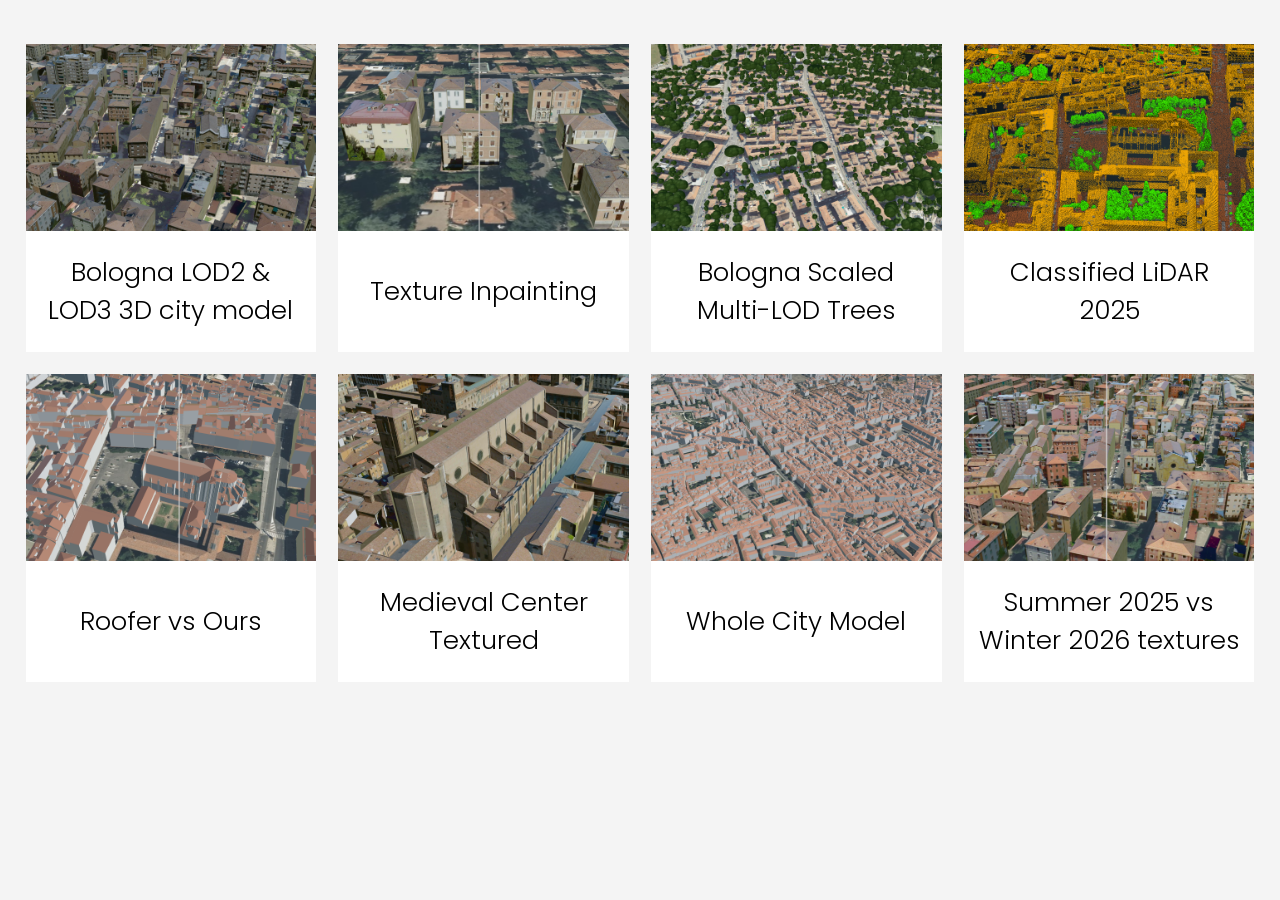
==== commit 39727a64: "Update index.html" ====
--- a/index.html
+++ b/index.html
@@ -113,12 +113,12 @@
 						<div id="project-7">
 						    <div class="box">
 						        <div class="image fit">
-						            <a href="#project-7" target="_blank" aria-label="Whole City Model (In progress)">
-						                <img src="images/7.png" alt="Whole City Model (In progress)" loading="lazy" />
+						            <a href="https://ion.cesium.com/stories/viewer/?id=5113d551-c033-42b7-b340-dc44cf35f5b4" target="_blank" aria-label="Whole City Model">
+						                <img src="images/7.png" alt="Whole City Model" loading="lazy" />
 						            </a>
 						        </div>
 						        <div class="content">
-						            <header class="align-center"><h2>Whole City Model (In progress)</h2></header>
+						            <header class="align-center"><h2>Whole City Model</h2></header>
 						        </div>
 						    </div>
 						</div>
@@ -126,7 +126,7 @@
 						<div id="project-8">
 						    <div class="box">
 						        <div class="image fit">
-						            <a href="https://sandcastle.cesium.com/standalone.html#c=zVmNdxM3Ev9XBre0NrXXTiCUODi9YDtgasc0dmhpl5fIu7JXRCttJTnGgfzv9/S13nUS4O5d3zvzYHelmdHMT/MlQdKMCwWPAEnoYkmWKcwFTyGsROYrrByELGTNJrwUiClH83oCKIqwlKA4rPlSAOEMkJRYyZBZmmDAWRDjOVpSdWSIp/wSM+hAWMHr18nsZUTG5PXg7Hqwc0IGcsBO96Lu4OngMvvjbff1foDXr/+OX16SMRm0xj2ankwXj8fd1vrPXvRkOP2tdTI9U+8+vE302Hja3z2ZHl++2x08GV0PyLD7OvuzO3g6ur7c1e/v/viNjD/0d0Yfztaj698ej6Yn+8Hr8/29RXr88vjNz+jtG7YTM7obLfbE+c/nWI6fvZyv9/az3fjPq5ctA0PEmVRwRfAKC+gAwysHR/DWjFU9aF3OFCIMi7BSh08hA5AJivlKtmGOqMR1O8SXND5iJEUKbyZuah7wHpFoRjG86p2C4gxDirKMsAUgFnuBIbPqBDLCDAcJWSS9NUMpiU4RW2DoWLkHW3QLymc4wEzLH5JForTYe2jtSiOUOfr4PsKMS/VGcL3TE4UWWAYonRHM1DiK6FISzu6QYCwdX2GBKAWFP6qlwDATWieGpWyb+Z2gBR3ggiwIQ3eRGaqpWMNOsAtcwE6wB2SuPRNW2mstJRaeVfrNfHE6ePlqetKfTKCjl/EaTRK+yolhRVTClwpiInCkCNdKUAdbyOZLZgYhEhgpfMYoUZMExVhUa3b3BVZLwYoO011KxVNHZWgglzjiMaZtTzksjgZnJ8PBtG7pUx7j9l0CNWkwGvcGx+/OR0fT/[base64]/2VcZEiSq51ZFeVme0cWs30V+AkVZthKH9qLuoQViCs1AIlSFqtBYoP+QqLLpK4avOMF5wiFSVYQgf+CoIg5tFSQx38vcRiPcEUR4qLI0qrYWXG4zU8Ciu193bdYE6o0snPAVXFFGvejWb6lyvupwPCmN1++PwZ/KA2QmdPzMxwWAkrNeh0OncJckDV7Jx7BJILtdEF1WFWVgTdZZM2J6CYLVQCjQ3t7Cu0bmUHJJlD1cHoZR1CK/c2N/VX633Jyo7fZ+NpN4CpxJ5Fbw2nOFghwaoXXV0vgHEFc8Ji427Gy9rw/SeHxc1FzYpx3llyrLDyuAdTQrGEEZaJrk1hZbJM00JehOpua3evFla0nPu4x5MRvFgSGhO2kFbM74SpbTFPnZiQKbEuOjHFc203WiGi8vxlHo97ZgWsAt2EDDg70i3FIHYburf/c6v19JmL+TyKo0Lua9+VhfMkkZdht+rE1jadL3uDydGLYb/[base64]/y2e7BhjFPc7bX8Vmo4MaYIk04NupDB7y8ALPYQxF8LLn+FkzerBFSSRBRlGbO0au3wftpa8EaNHOv/gqqzqVbQcu97QStons7fl3GceBy2cX3n3ZaraAFj8pK3zy8OLgVEttmlb69b7oNDXRA60bnyGxFNd8T31uW9k6Jpd66m/p9HmC6N518znvj30+sRf/gSm8GJ91X55Pp0en0i2t58QbwLwkcjc8m/fPR+G0/ZP8biVbFb5D4ZTx81HwL9Gdv/vmFrFn9k15+nGzkP3g16PVh+qoP0/F4+OLotA7d4bj7Kxyd9GA6GPWHg5N+gb6UCxIS425+yhWcyqp17lKfKl3LZBpKG0VhJbCn44albyjO6QyZM3Lhp3MyRiJK6pDwFNdN6Mg6ULTGQtYhwTS7RyAyZ2nCWen83WxCl/[base64]/CFDDFOzyfhjhlyDbBOu5q2WPHgjwbH7WMtbVe/Jc4FSHXcrwmK+CsynKxoODVMJzXhtU/2KIhIuVc+1CTqCNWnAVwwLP3pQJHfdzBtjT6fEXXaNqvY/S9xIie5tbLORK1WUdEu3ZhOO/TlCJkjgGHJHBD7fwGcwdTAF7qoCK8gE1nuohXujctn22Jsfwwqk5bILP/zgaR7cS+TjQ1ZL9rjD18bVywrdK+4g71iLoJsanLvhV/gLEG/xff5cYrxb81tboeEsUECn5APbqBbmttB80OlsGVKA594FvgxPswm/YpwZd/ChZtMBrBLMCrEIwmQAGZRw1fE8iE0ku1xpnKqho7DhtHDhnYNacvmtvtoJrG1Z5lbajhd7unH8uifXRJsoAcsVEK2gk5yr4ifLp/WLzfVAsG1QjJk3qXjHBODyWRt0MoMHxFy6oxzsEuC3Jeuq0nBuVZabYH2GasNOq/XwbrEAimdtaN27qH25KFhdAjDBKA5QlmEWdxNCHf61u4LIu1NEkZRDIpU58N3e9gJKm50oRc2XBBTB8Gcr56emNmg/jcmVOZ2hGb/CRc91rlmOkbL/exR+2cq1P7ZlxDMMh/CX0e9RJ6xIJJNCoX//Y23D/R+jYFnvqaj6ZuiOg+/WFVFY2dwRJeVC6RFo637EishvimrV2kGlXnluttZclf3LOgssBa0GQVPhNKNIYdmcLaNLrIJISq/yd+4k7PTx5+Q2oJnkdKnwgc9xc9WGvdZD923dMvvoPnVTthB8yeJGxCkXbfgufqz/uPmVPpm1YS9nKLq+G7puEBbjj23Y39/fL55AnY7thF9tNI2WQup18KphE1eRw57RGuZ+7aumGVMKlgnEpL4qb9tXjdy7amOv9bB2y9g2iMUMVZ/s1sH/bQXP8qBAsb7CaMOzDU5cxFg0BIrJUrbhST5x23iAOWeqoU1rA0VigYvDK4ffjNP4YHOD3ECULFgbIqwv9DwkZUDsofdTcV9b91Dayyt/NWBXzGmfN73HPY/JFZC4c8d/oIEJpE5Y0YE/Idc4rBgX3bD4e5bD582YXG0mPWNxK7W2YeXQX2U+nwloHurb0G/gNerfYtaXoTN/Geql5M9cSXcbpf+ni6K1VjbZORzawSAInjeTncPbXPkRKZ/7Nw" target="_blank" aria-label="Project 8 placeholder link">
+						            <a href="https://buyukdemircioglu.github.io/BolognaDT/scenes/summer_vs_winter_tx.html" target="_blank" aria-label="Summer vs winter textures">
 						                <img src="images/8.png" alt="Summer 2025 vs Winter 2026 textures" loading="lazy" />
 						            </a>
 						        </div>
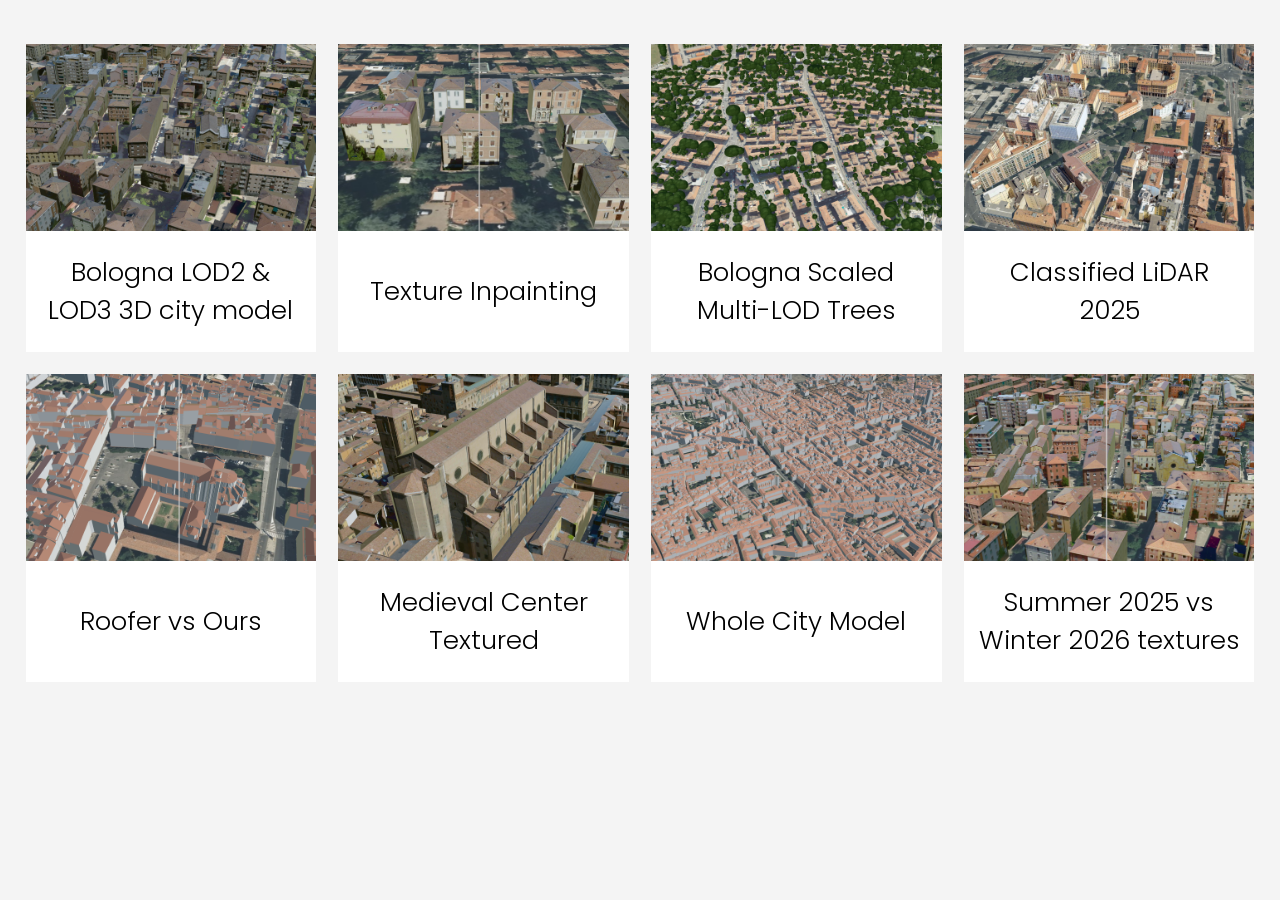
==== commit 89de9297: "Update index.html" ====
--- a/index.html
+++ b/index.html
@@ -67,8 +67,8 @@
 						<div id="project-5">
 						    <div class="box">
 						        <div class="image fit">
-						            <a href="https://sitmappe.comune.bologna.it/BolognaLiDAR/" target="_blank" aria-label="Classified LiDAR 2025">
-						                <img src="images/5.png" alt="Classified LiDAR 2025" loading="lazy" />
+						            <a href="https://buyukdemircioglu.github.io/BolognaDT/scenes/piazza_xx_settembre.html" target="_blank" aria-label="Classified LiDAR 2025">
+						                <img src="images/9.png" alt="Classified LiDAR 2025" loading="lazy" />
 						            </a>
 						        </div>
 						        <div class="content">
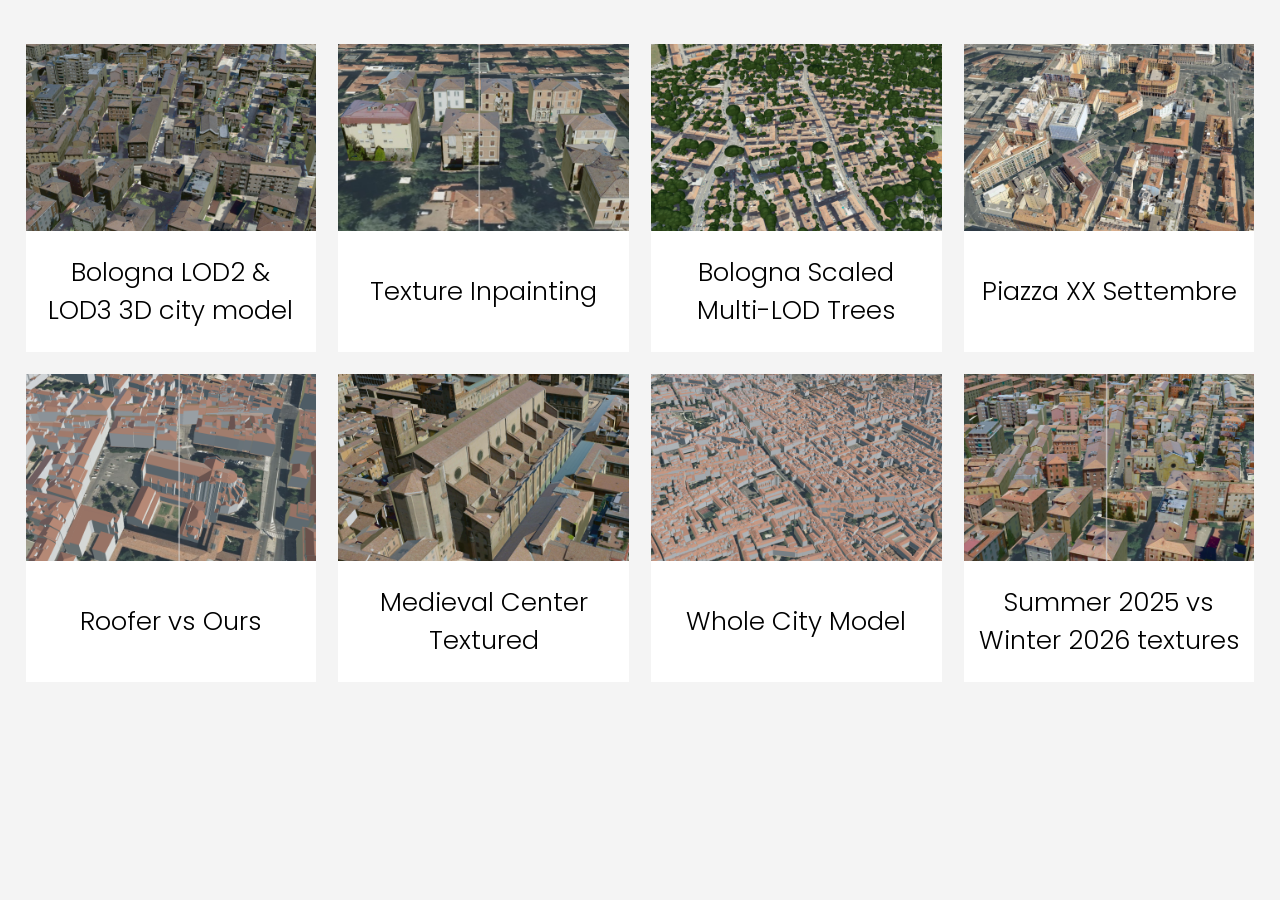
==== commit 440f78c7: "Update index.html" ====
--- a/index.html
+++ b/index.html
@@ -72,7 +72,7 @@
 						            </a>
 						        </div>
 						        <div class="content">
-						            <header class="align-center"><h2>Classified LiDAR 2025</h2></header>
+						            <header class="align-center"><h2>Piazza XX Settembre</h2></header>
 						        </div>
 						    </div>
 						</div>
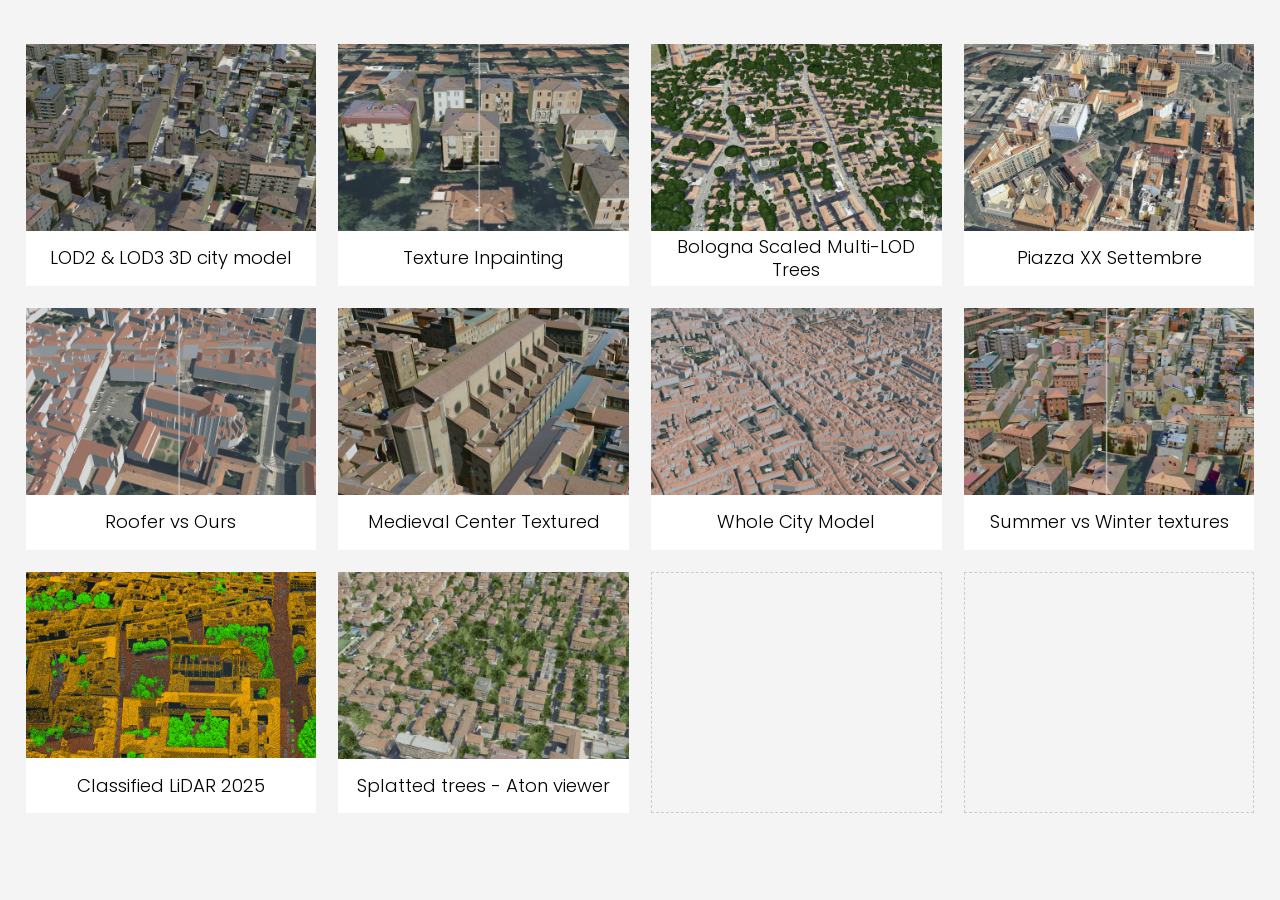
==== commit 2c8567d8: "Add files via upload" ====
--- a/index.html
+++ b/index.html
@@ -23,7 +23,7 @@
 
 						        <div class="content">
 						            <header class="align-center">
-						                <h2>Bologna LOD2 & LOD3 3D city model</h2>
+						                <h2>LOD2 & LOD3 3D city model</h2>
 						            </header>
 						        </div>
 						    </div>
@@ -131,10 +131,40 @@
 						            </a>
 						        </div>
 						        <div class="content">
-						            <header class="align-center"><h2>Summer 2025 vs Winter 2026 textures</h2></header>
+						            <header class="align-center"><h2>Summer vs Winter textures</h2></header>
 						        </div>
 						    </div>
 						</div>
+
+						<div>
+						    <div class="box">
+						        <div class="image fit">
+						            <a href="https://sitmappe.comune.bologna.it/BolognaLiDAR/" target="_blank" rel="noopener noreferrer" aria-label="Open the Classified LiDAR 2025 viewer">
+						                <img src="images/5.png" alt="Classified LiDAR point cloud of Bologna" loading="lazy" />
+						            </a>
+						        </div>
+						        <div class="content">
+						            <header class="align-center"><h2>Classified LiDAR 2025</h2></header>
+						        </div>
+						    </div>
+						</div>
+
+						<div>
+						    <div class="box">
+						        <div class="image fit">
+						            <a href="https://aton.hpc.cineca.it/a/bologna-dt/" target="_blank" rel="noopener noreferrer">
+						                <img src="images/10.png" alt="Aton splatted trees" loading="lazy" />
+						            </a>
+						        </div>
+						        <div class="content">
+						            <header class="align-center"><h2>Splatted trees - Aton viewer</h2></header>
+						        </div>
+						    </div>
+						</div>
+
+						<!-- Replace these empty slots with project cards as demos become available. -->
+						<div class="gallery-slot" aria-hidden="true"></div>
+						<div class="gallery-slot" aria-hidden="true"></div>
 				</div>
 			</div>
 			</section>
--- a/assets/css/main.css
+++ b/assets/css/main.css
@@ -3425,7 +3425,7 @@
 	    margin: 0 auto;
 	}
 
-	/* Four equal-width cards per row; eight cards make two aligned rows. */
+	/* Four equal-width cards per desktop row. */
 	#one .grid-style {
 	    width: 100%;
 	    margin: 0;
@@ -3441,6 +3441,10 @@
 	    width: 100%;
 	    min-width: 0;
 	    padding: 0;
+	}
+
+	#one .grid-style > .gallery-slot {
+	    border: 1px dashed #ccc;
 	}
 
 	#one .grid-style .box {
@@ -3481,13 +3485,15 @@
 
 	    text-align: center;
 
-	    padding: 1.5rem 1rem;
-	    min-height: 90px;
+	    padding: 0.25rem 1rem;
+	    min-height: 53px;
 	    box-sizing: border-box;
 	}
 
 	#one .grid-style .box header h2 {
 	    margin: 0;
+	    font-size: 1.25rem;
+	    line-height: 1.3;
 	}
 
 
@@ -3496,6 +3502,10 @@
 
 	    #one .grid-style {
 	        grid-template-columns: repeat(2, 1fr);
+	    }
+
+	    #one .grid-style > .gallery-slot {
+	        display: none;
 	    }
 
 	}
